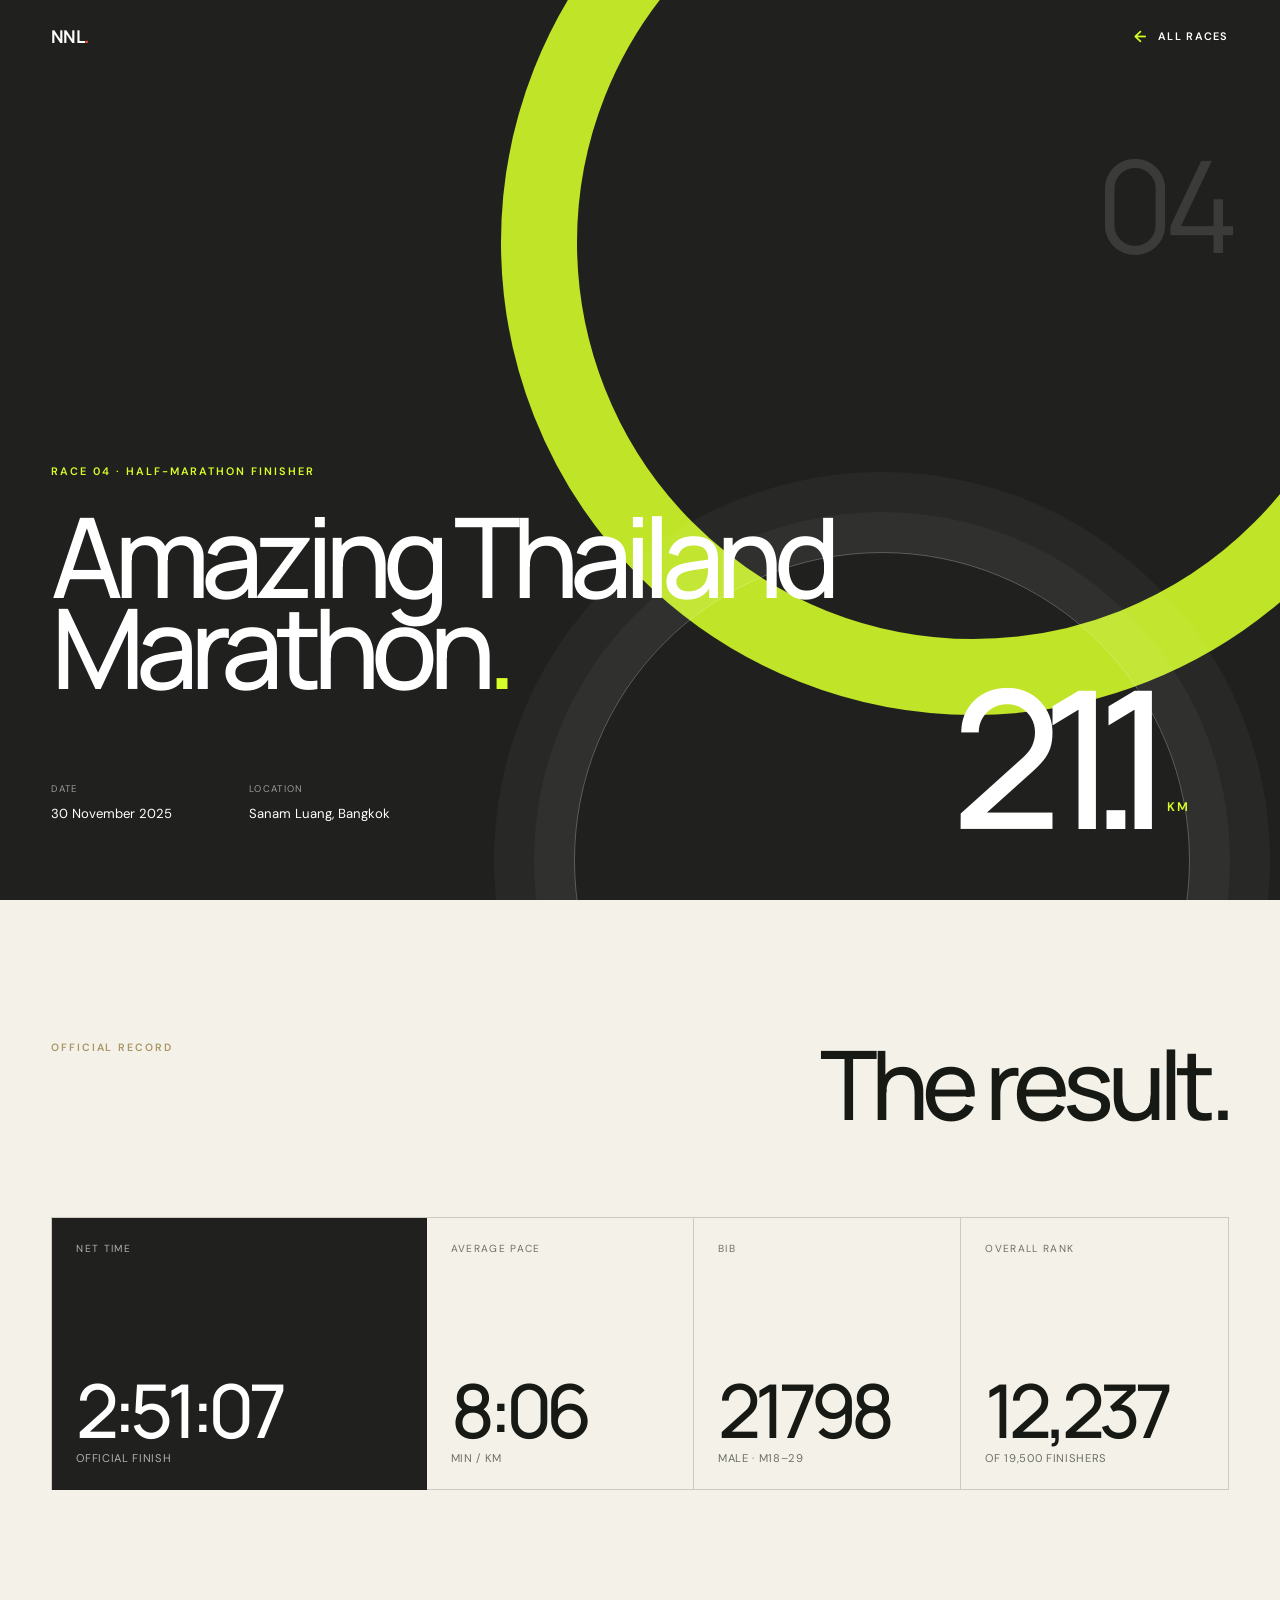
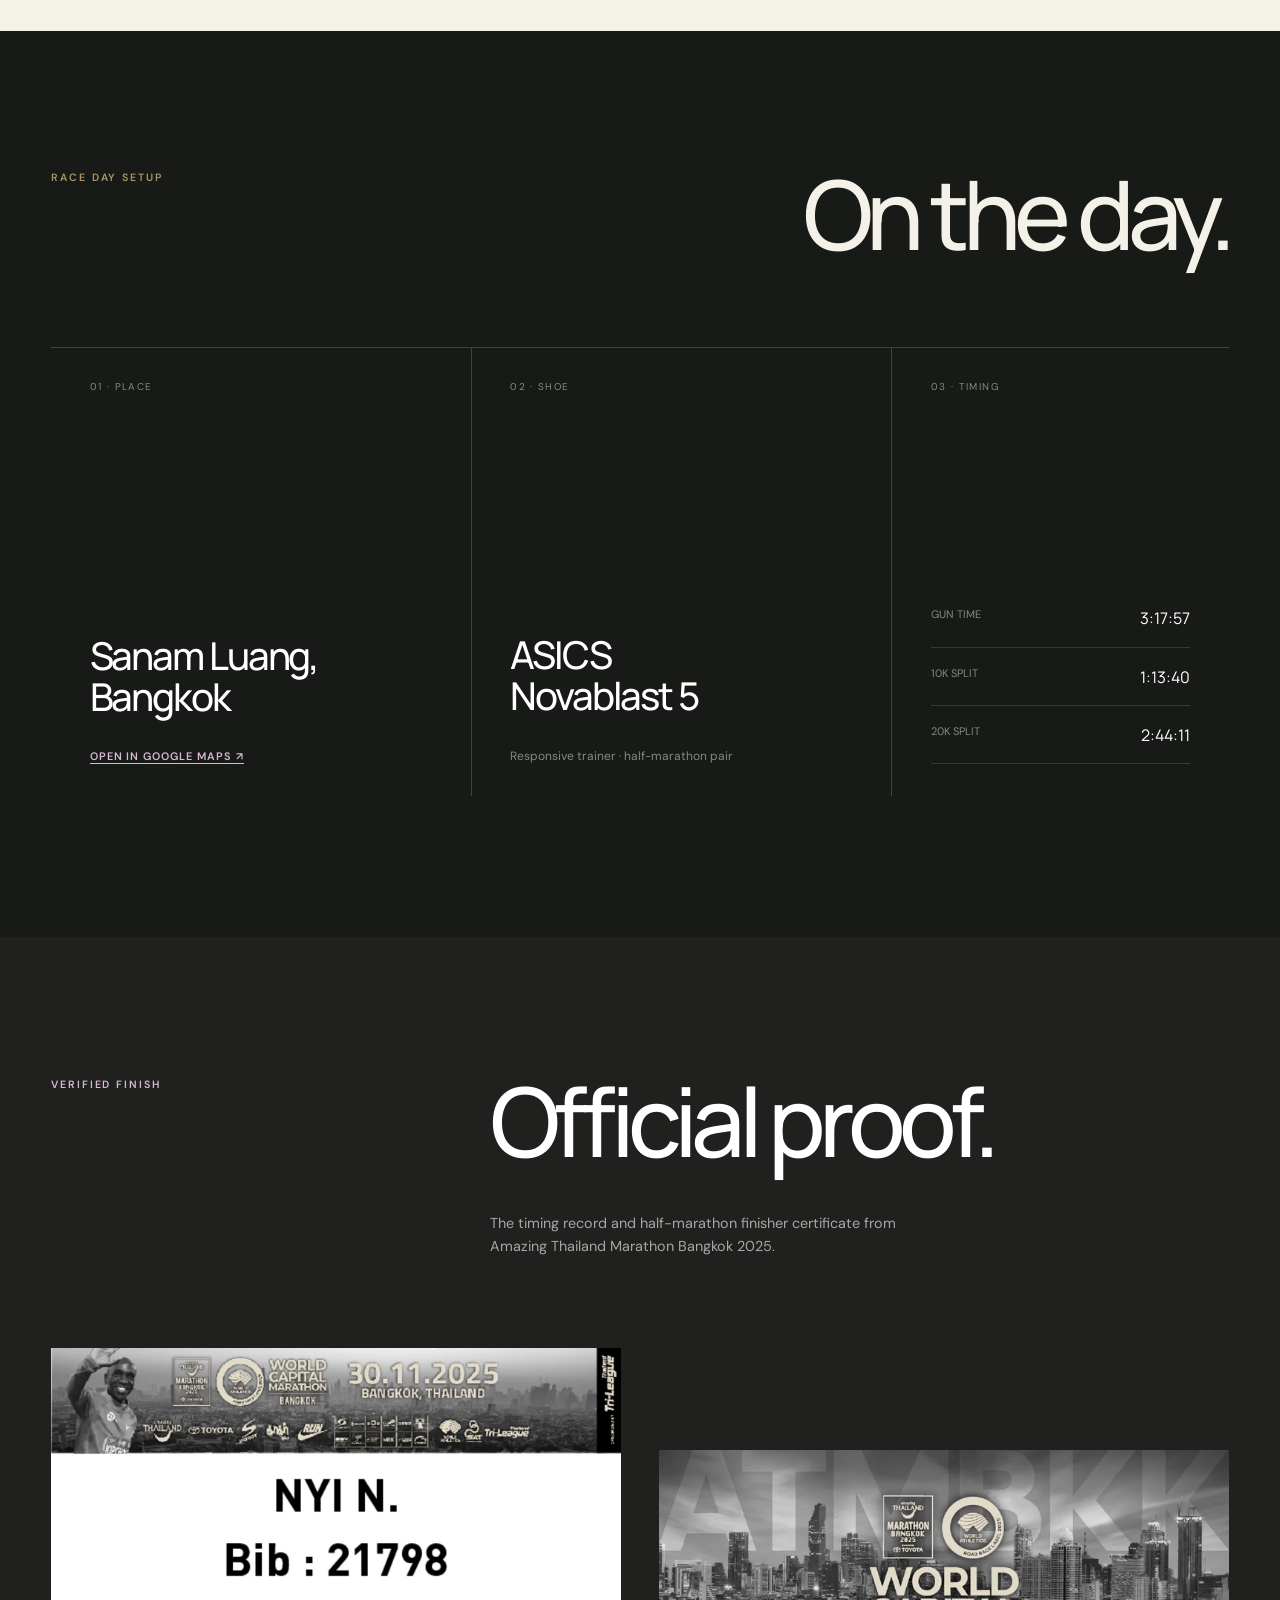
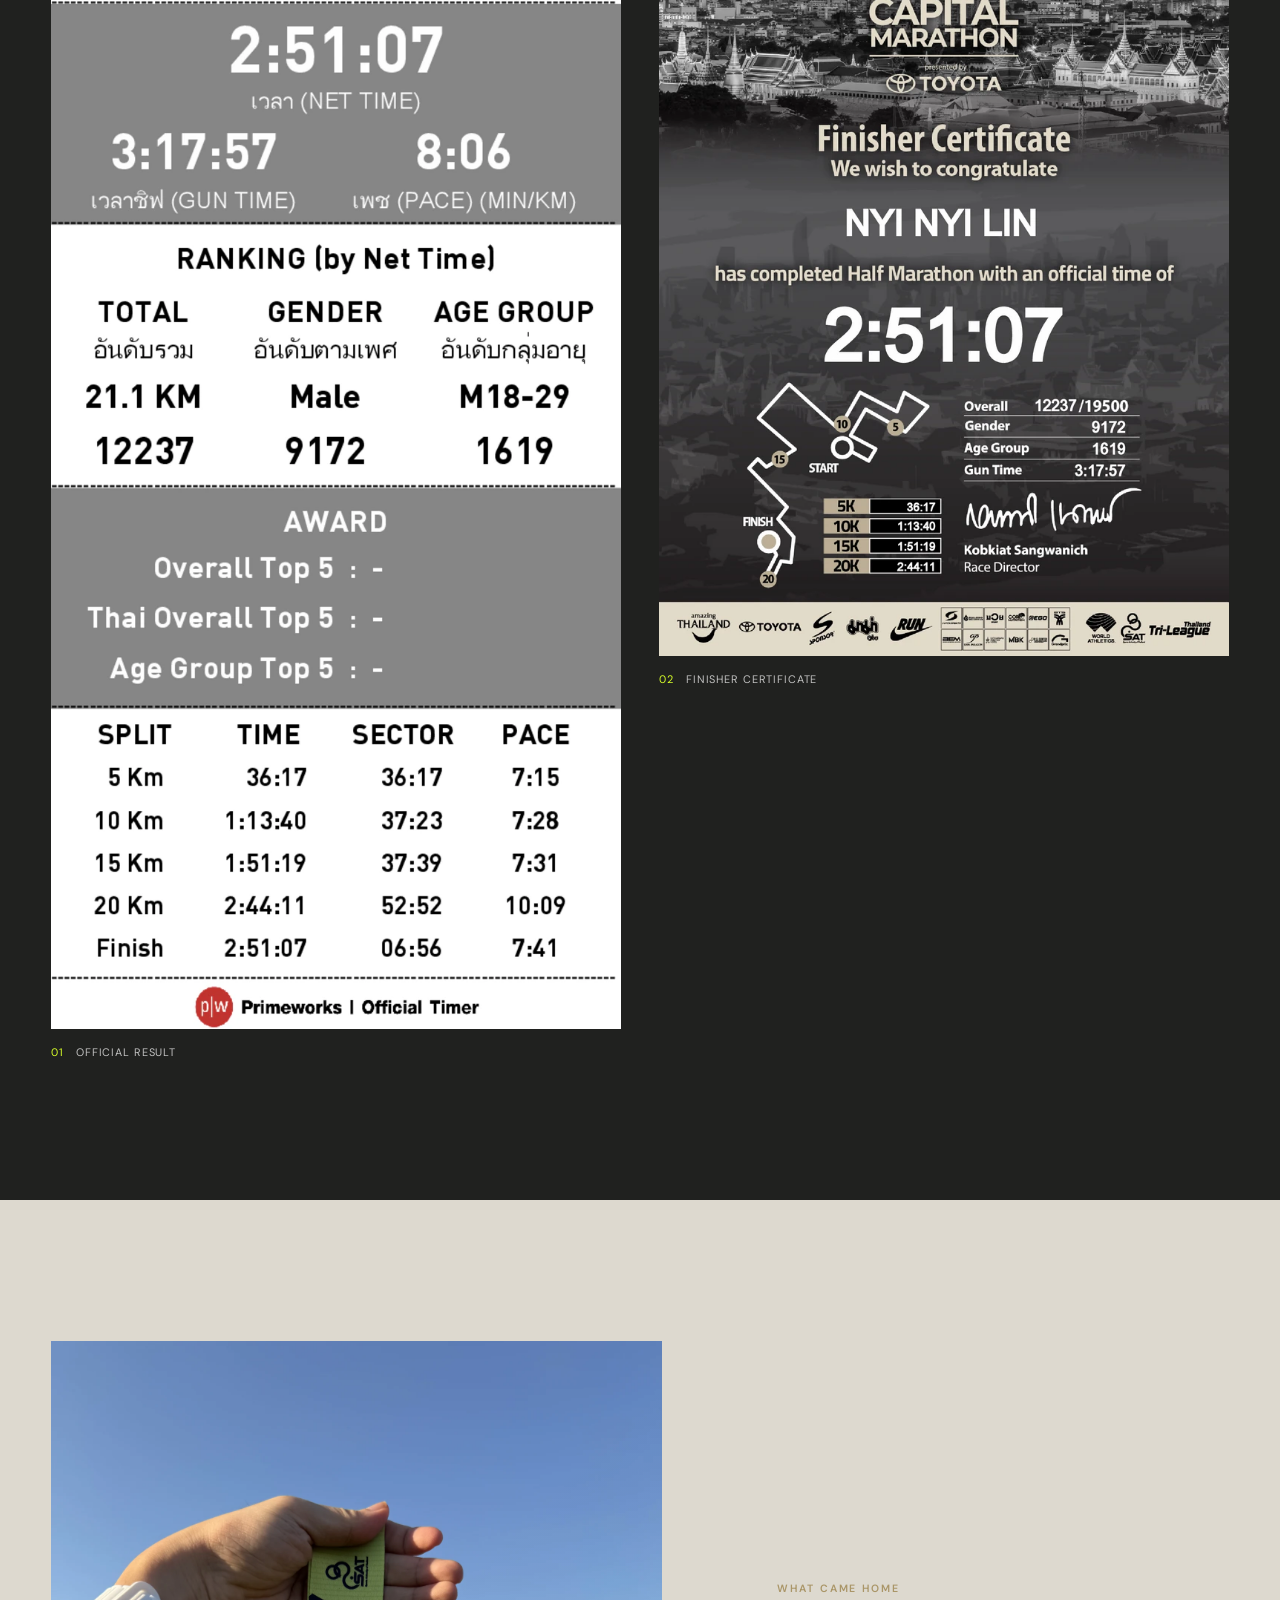
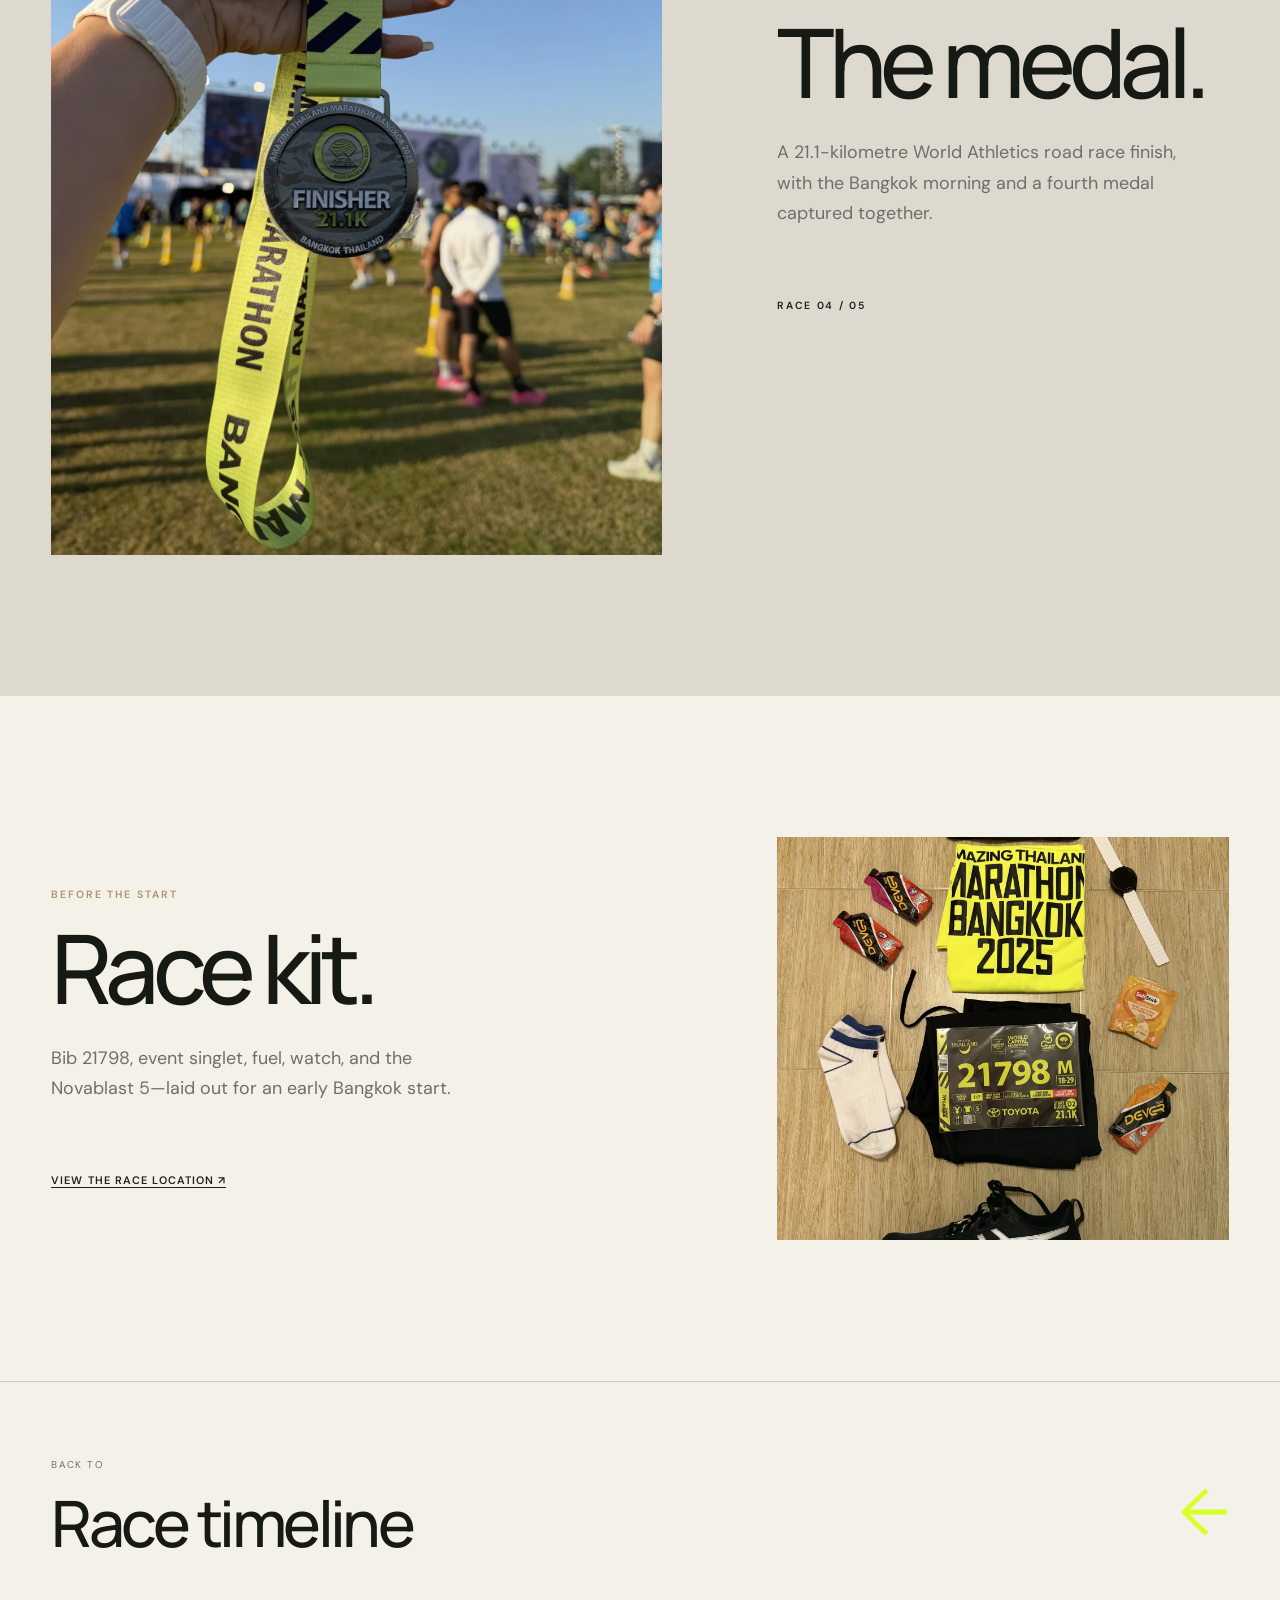
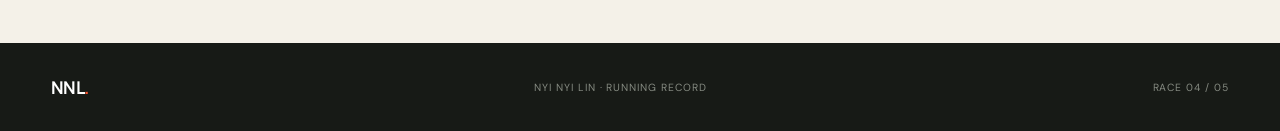
==== races/amazing-thailand-marathon/index.html @ 82e24ee9 "Add atm and run for nurses detail page" ====
<!doctype html>
<html lang="en">
<head>
  <meta charset="utf-8">
  <meta name="viewport" content="width=device-width, initial-scale=1">
  <meta name="description" content="Amazing Thailand Marathon Bangkok 2025 — Nyi Nyi Lin's official half-marathon result, certificate, medal, and race kit.">
  <meta name="theme-color" content="#20211f">
  <title>Amazing Thailand Marathon 2025 — Nyi Nyi Lin</title>
  <link rel="stylesheet" href="../../assets/css/styles.css">
  <link rel="stylesheet" href="../../assets/css/race-detail.css">
</head>
<body class="race-page race-page--atm">
  <a class="skip-link" href="#race-record">Skip to race record</a>

  <header class="race-nav">
    <a class="wordmark" href="../../index.html" aria-label="Nyi Nyi Lin, home">NNL<span class="wordmark-dot">.</span></a>
    <a class="back-link" href="../../index.html#timeline"><span aria-hidden="true">←</span> All races</a>
  </header>

  <main>
    <section class="race-hero" aria-labelledby="race-title">
      <div class="race-hero-copy">
        <p class="race-eyebrow">Race 04 · Half-marathon finisher</p>
        <h1 class="race-title--long" id="race-title">Amazing Thailand<br>Marathon<span>.</span></h1>
        <div class="race-meta">
          <p><span>Date</span><time datetime="2025-11-30">30 November 2025</time></p>
          <p><span>Location</span>Sanam Luang, Bangkok</p>
        </div>
      </div>
      <p class="hero-distance hero-distance--decimal" aria-label="21.1 kilometres"><strong>21.1</strong><span>KM</span></p>
      <p class="hero-mark" aria-hidden="true">04</p>
    </section>

    <section class="record-section detail-section" id="race-record" aria-labelledby="record-title">
      <div class="detail-heading">
        <p class="detail-kicker">Official record</p>
        <h2 id="record-title">The result.</h2>
      </div>
      <div class="result-grid" aria-label="Race result summary">
        <article class="result-stat result-stat--primary">
          <span>Net time</span>
          <strong>2:51:07</strong>
          <small>Official finish</small>
        </article>
        <article class="result-stat">
          <span>Average pace</span>
          <strong>8:06</strong>
          <small>min / km</small>
        </article>
        <article class="result-stat">
          <span>Bib</span>
          <strong>21798</strong>
          <small>Male · M18–29</small>
        </article>
        <article class="result-stat">
          <span>Overall rank</span>
          <strong>12,237</strong>
          <small>of 19,500 finishers</small>
        </article>
      </div>
    </section>

    <section class="race-facts detail-section" aria-labelledby="facts-title">
      <div class="detail-heading">
        <p class="detail-kicker">Race day setup</p>
        <h2 id="facts-title">On the day.</h2>
      </div>
      <div class="facts-list">
        <article class="fact-card">
          <span>01 · Place</span>
          <h3>Sanam Luang,<br>Bangkok</h3>
          <a href="https://maps.app.goo.gl/EaNTxVMFqfiqig6b9" target="_blank" rel="noopener noreferrer">Open in Google Maps <span aria-hidden="true">↗</span></a>
        </article>
        <article class="fact-card">
          <span>02 · Shoe</span>
          <h3>ASICS<br>Novablast 5</h3>
          <p>Responsive trainer · half-marathon pair</p>
        </article>
        <article class="fact-card fact-card--compact">
          <span>03 · Timing</span>
          <dl>
            <div><dt>Gun time</dt><dd>3:17:57</dd></div>
            <div><dt>10K split</dt><dd>1:13:40</dd></div>
            <div><dt>20K split</dt><dd>2:44:11</dd></div>
          </dl>
        </article>
      </div>
    </section>

    <section class="proof-section detail-section" aria-labelledby="proof-title">
      <div class="detail-heading detail-heading--light">
        <p class="detail-kicker">Verified finish</p>
        <h2 id="proof-title">Official proof.</h2>
        <p>The timing record and half-marathon finisher certificate from Amazing Thailand Marathon Bangkok 2025.</p>
      </div>
      <div class="proof-grid">
        <figure>
          <img src="../../assets/images/events/amazing-thailand-marathon/official-result.webp" alt="Official Amazing Thailand Marathon result for Nyi Nyi Lin showing bib 21798, net time 2 hours 51 minutes 7 seconds, and pace 8 minutes 6 seconds per kilometre" loading="lazy" decoding="async">
          <figcaption><span>01</span> Official result</figcaption>
        </figure>
        <figure>
          <img src="../../assets/images/events/amazing-thailand-marathon/certificate.webp" alt="Amazing Thailand Marathon Bangkok 2025 half-marathon finisher certificate for Nyi Nyi Lin" loading="lazy" decoding="async">
          <figcaption><span>02</span> Finisher certificate</figcaption>
        </figure>
      </div>
    </section>

    <section class="medal-story detail-section" aria-labelledby="medal-story-title">
      <div class="medal-story-image medal-story-image--portrait">
        <img src="../../assets/images/events/amazing-thailand-marathon/medal.webp" alt="Amazing Thailand Marathon Bangkok 2025 half-marathon finisher medal" loading="lazy" decoding="async">
      </div>
      <div class="medal-story-copy">
        <p class="detail-kicker">What came home</p>
        <h2 id="medal-story-title">The medal.</h2>
        <p>A 21.1-kilometre World Athletics road race finish, with the Bangkok morning and a fourth medal captured together.</p>
        <span>Race 04 / 05</span>
      </div>
    </section>

    <section class="medal-story kit-story detail-section" aria-labelledby="kit-title">
      <div class="medal-story-copy">
        <p class="detail-kicker">Before the start</p>
        <h2 id="kit-title">Race kit.</h2>
        <p>Bib 21798, event singlet, fuel, watch, and the Novablast 5—laid out for an early Bangkok start.</p>
        <a href="https://maps.app.goo.gl/EaNTxVMFqfiqig6b9" target="_blank" rel="noopener noreferrer">View the race location <span aria-hidden="true">↗</span></a>
      </div>
      <div class="medal-story-image kit-story-image kit-story-image--portrait">
        <img src="../../assets/images/events/amazing-thailand-marathon/race-kit.webp" alt="Amazing Thailand Marathon race kit with bib 21798, event singlet, running belt, watch, fuel, socks, and ASICS Novablast 5 shoe" loading="lazy" decoding="async">
      </div>
    </section>

    <nav class="race-end-nav" aria-label="Race navigation">
      <a href="../../index.html#timeline"><span>Back to</span><strong>Race timeline</strong><b aria-hidden="true">←</b></a>
    </nav>
  </main>

  <footer class="detail-footer">
    <a class="wordmark" href="../../index.html">NNL<span class="wordmark-dot">.</span></a>
    <p>Nyi Nyi Lin · Running record</p>
    <p>Race 04 / 05</p>
  </footer>
</body>
</html>
---- assets/css/styles.css ----
@import url('https://fonts.googleapis.com/css2?family=DM+Sans:wght@400;500;600&family=Manrope:wght@400;500;600;700&display=swap');

:root { --ink:#161914; --paper:#f2f0e9; --accent:#ff542e; --line:rgba(22,25,20,.18); --muted:#6d7069; --page-pad:clamp(1.25rem,4vw,4.5rem); }
* { box-sizing:border-box; }
html { scroll-behavior:smooth; }
body { margin:0; color:var(--ink); background:var(--paper); font-family:"DM Sans",Arial,sans-serif; -webkit-font-smoothing:antialiased; }
a { color:inherit; }
button { font:inherit; }
.skip-link { position:fixed; z-index:100; top:1rem; left:1rem; padding:.75rem 1rem; color:#fff; background:var(--ink); transform:translateY(-200%); }
.skip-link:focus { transform:translateY(0); }
.hero { position:relative; min-height:100svh; overflow:hidden; color:#fff; background:#20221e; }
.hero-gallery { position:absolute; inset:0; display:grid; grid-template-columns:repeat(5,1fr); }
.hero-panel { position:relative; min-width:0; background-color:#4a5045; background-image:var(--photo,none),var(--fallback); background-position:center; background-size:cover; border-right:1px solid rgba(255,255,255,.14); filter:saturate(.72); transform:scale(1.035); animation:settle 1.6s cubic-bezier(.2,.7,.2,1) forwards; }
.hero-panel::after { content:""; position:absolute; inset:0; background:linear-gradient(180deg,rgba(10,12,9,.04),rgba(10,12,9,.3)); }
.hero-panel--background { grid-column:1/-1; --photo:url("../images/hero/hero-background.webp"); --fallback:linear-gradient(155deg,#384d50 0%,#838d7d 55%,#302f2a 100%); background-position:72% center; filter:saturate(.82); }
.hero-shade { position:absolute; inset:0; background:linear-gradient(90deg,rgba(10,12,9,.46),rgba(10,12,9,.12) 50%,rgba(10,12,9,.34)),linear-gradient(180deg,rgba(10,12,9,.28),transparent 30%,rgba(10,12,9,.48)); }
.hero--photo .hero-shade { background:linear-gradient(90deg,rgba(10,12,9,.38),rgba(10,12,9,.48) 50%,rgba(10,12,9,.3)),linear-gradient(180deg,rgba(10,12,9,.2),transparent 32%,rgba(10,12,9,.5)); }
.site-nav { position:absolute; z-index:2; inset:0 0 auto; display:flex; align-items:center; justify-content:space-between; padding:1.5rem var(--page-pad); }
.wordmark { font-family:"Manrope",sans-serif; font-size:1.1rem; font-weight:700; letter-spacing:-.04em; text-decoration:none; }
.wordmark-dot,.accent-dot { color:var(--accent); }
.nav-links { display:flex; gap:clamp(1.25rem,3vw,3rem); }
.nav-links a { font-size:.72rem; font-weight:600; letter-spacing:.12em; text-decoration:none; text-transform:uppercase; }
.hero-copy { position:absolute; z-index:2; top:50%; left:50%; width:min(88vw,62rem); text-align:center; transform:translate(-50%,-50%); }
.eyebrow,.section-kicker { margin:0 0 1.5rem; font-size:.68rem; font-weight:600; letter-spacing:.2em; text-transform:uppercase; }
.hero h1 { margin:0; font-family:"Manrope",sans-serif; font-size:clamp(5rem,13vw,12rem); font-weight:500; letter-spacing:-.075em; line-height:.72; }
.hero-intro { margin:clamp(2rem,4vw,3.5rem) 0 0; font-size:clamp(.84rem,1.2vw,1rem); line-height:1.55; }
.scroll-cue { position:absolute; z-index:2; bottom:2rem; left:var(--page-pad); display:flex; align-items:center; gap:1rem; font-size:.68rem; font-weight:600; letter-spacing:.13em; text-decoration:none; text-transform:uppercase; }
.scroll-line { width:clamp(3rem,7vw,7rem); height:1px; overflow:hidden; background:rgba(255,255,255,.45); }
.scroll-line::after { content:""; display:block; width:50%; height:100%; background:#fff; animation:scroll-line 2s ease-in-out infinite; }
.hero-count { position:absolute; z-index:2; right:var(--page-pad); bottom:1.6rem; margin:0; font-size:.68rem; letter-spacing:.12em; text-transform:uppercase; }
.hero-count span { margin-right:.5rem; font-family:"Manrope",sans-serif; font-size:1.8rem; font-weight:500; }
.section { padding:clamp(5.5rem,12vw,10rem) var(--page-pad); }
.summary { display:grid; grid-template-columns:minmax(16rem,.8fr) 1.4fr; gap:clamp(4rem,9vw,10rem); }
.section-kicker { color:var(--accent); }
.section-heading h2,.timeline-heading h2 { margin:0; font-family:"Manrope",sans-serif; font-size:clamp(3.2rem,6.2vw,6.4rem); font-weight:500; letter-spacing:-.065em; line-height:.94; }
.record-updated { display:flex; align-items:center; gap:.75rem; margin:2.25rem 0 0; color:var(--muted); font-size:.65rem; letter-spacing:.1em; text-transform:uppercase; }
.record-updated span { color:var(--accent); }
.record-updated time { padding-left:.75rem; border-left:1px solid var(--line); }
.stats { display:grid; grid-template-columns:repeat(2,1fr); align-self:start; border-top:1px solid var(--line); }
.stat { position:relative; min-height:18rem; padding:2rem 1.5rem 1.5rem 0; border-bottom:1px solid var(--line); }
.stat:nth-child(even) { padding-left:clamp(1.5rem,4vw,4rem); border-left:1px solid var(--line); }
.stat-value { margin:0; font-family:"Manrope",sans-serif; font-size:clamp(4rem,7.5vw,8rem); font-weight:500; letter-spacing:-.08em; line-height:.9; }
.stat-value small { margin-left:.45rem; color:var(--accent); font-family:"DM Sans",sans-serif; font-size:clamp(.7rem,1vw,.9rem); font-weight:600; letter-spacing:.12em; text-transform:uppercase; }
.stat-label { margin:1.25rem 0 0; color:var(--muted); font-size:.82rem; }
.stat-index { position:absolute; right:1rem; bottom:1rem; color:var(--muted); font-size:.65rem; }
.summary-note { grid-column:2; max-width:36rem; margin:-2rem 0 0; color:var(--muted); font-size:clamp(1rem,1.6vw,1.3rem); line-height:1.65; }
.medal-section { position:relative; display:grid; grid-template-columns:minmax(16rem,.8fr) 1.2fr; gap:clamp(3rem,9vw,10rem); align-items:center; overflow:hidden; background:#e5e2d8; }
.medal-copy { position:relative; z-index:1; }
.medal-copy h2 { margin:0; font-family:"Manrope",sans-serif; font-size:clamp(4rem,8vw,8rem); font-weight:500; letter-spacing:-.07em; line-height:.86; }
.medal-intro { max-width:26rem; margin:2rem 0 0; color:var(--muted); font-size:clamp(.9rem,1.25vw,1.05rem); line-height:1.7; }
.medal-total { display:flex; align-items:center; gap:1rem; margin:clamp(3rem,7vw,6rem) 0 0; }
.medal-total strong { font-family:"Manrope",sans-serif; font-size:clamp(3.5rem,6vw,6rem); font-weight:500; letter-spacing:-.07em; line-height:.8; }
.medal-total span { padding-left:1rem; color:var(--muted); font-size:.65rem; letter-spacing:.1em; line-height:1.45; text-transform:uppercase; border-left:1px solid var(--line); }
.medal-visual { position:relative; display:grid; place-items:center; min-height:clamp(36rem,70vw,54rem); }
.medal-visual img { position:relative; z-index:1; display:block; width:min(72%,25rem); max-height:49rem; object-fit:contain; filter:drop-shadow(0 2rem 2rem rgba(22,25,20,.2)); }
.medal-ring { position:absolute; width:min(72%,34rem); aspect-ratio:1; border:1px solid rgba(255,84,46,.5); border-radius:50%; }
.medal-ring::before,.medal-ring::after { content:""; position:absolute; inset:12%; border:1px solid rgba(22,25,20,.12); border-radius:50%; }
.medal-ring::after { inset:28%; background:var(--accent); border:0; opacity:.12; }
.timeline-section { display:grid; grid-template-columns:minmax(15rem,.62fr) 1.38fr; gap:clamp(3rem,8vw,9rem); color:var(--paper); background:var(--ink); }
.timeline-heading { align-self:start; position:sticky; top:3rem; }
.timeline-heading p:last-child { max-width:20rem; margin:2rem 0 0; color:#9fa198; font-size:.9rem; line-height:1.6; }
.timeline { border-top:1px solid rgba(242,240,233,.22); }
.race-card { border-bottom:1px solid rgba(242,240,233,.22); }
.race-toggle { display:grid; grid-template-columns:7rem 1fr auto 2rem; gap:clamp(1rem,2.5vw,2.5rem); align-items:center; width:100%; padding:1.8rem 0; color:inherit; text-align:left; background:none; border:0; cursor:pointer; }
.race-toggle:hover .race-title,.race-toggle:focus-visible .race-title { color:var(--accent); }
.race-toggle:focus-visible { outline:2px solid var(--accent); outline-offset:5px; }
.race-date { color:#9fa198; font-size:.7rem; line-height:1.35; text-transform:uppercase; }
.race-date strong { display:block; color:var(--paper); font-family:"Manrope",sans-serif; font-size:1.8rem; font-weight:500; }
.race-title { display:flex; align-items:baseline; gap:1rem; font-family:"Manrope",sans-serif; font-size:clamp(1.05rem,2.1vw,1.8rem); font-weight:500; transition:color 180ms ease; }
.race-number { color:#777a72; font-family:"DM Sans",sans-serif; font-size:.62rem; }
.race-distance { font-family:"Manrope",sans-serif; font-size:clamp(1.4rem,2.7vw,2.6rem); letter-spacing:-.05em; }
.race-distance small { margin-left:.25rem; color:#9fa198; font-family:"DM Sans",sans-serif; font-size:.62rem; letter-spacing:.1em; text-transform:uppercase; }
.race-action { color:var(--accent); font-size:1.8rem; font-weight:300; transition:transform 220ms ease; }
.race-toggle[aria-expanded="true"] .race-action { transform:rotate(45deg); }
.race-details { display:grid; grid-template-columns:repeat(2,minmax(8rem,1fr)); gap:1rem; padding:0 0 2rem 9.5rem; }
.race-details--with-link { grid-template-columns:repeat(2,minmax(8rem,1fr)) minmax(10rem,.85fr); }
.race-details[hidden] { display:none; }
.result { padding:1.25rem; background:rgba(242,240,233,.07); }
.result span,.result strong { display:block; }
.result span { margin-bottom:.55rem; color:#9fa198; font-size:.65rem; letter-spacing:.1em; text-transform:uppercase; }
.result strong { font-family:"Manrope",sans-serif; font-size:1.2rem; font-weight:500; }
.race-detail-link { display:flex; align-items:center; justify-content:space-between; gap:1rem; padding:1.25rem; color:var(--paper); background:var(--accent); text-decoration:none; }
.race-detail-link span { font-size:.65rem; font-weight:600; letter-spacing:.1em; text-transform:uppercase; }
.race-detail-link strong { font-size:1.8rem; font-weight:300; line-height:1; transition:transform 180ms ease; }
.race-detail-link:hover strong,.race-detail-link:focus-visible strong { transform:translateX(.25rem); }
.race-detail-link:focus-visible { outline:2px solid var(--paper); outline-offset:3px; }
.goals-section { display:grid; grid-template-columns:minmax(15rem,.62fr) 1.38fr; gap:clamp(3rem,8vw,9rem); background:var(--paper); }
.goals-intro h2 { margin:0; font-family:"Manrope",sans-serif; font-size:clamp(3.2rem,6.2vw,6.4rem); font-weight:500; letter-spacing:-.065em; line-height:.94; }
.goals-intro>p:last-child { max-width:20rem; margin:2rem 0 0; color:var(--muted); font-size:.9rem; line-height:1.6; }
.goal-list { display:grid; grid-template-columns:repeat(2,minmax(0,1fr)); gap:1rem; }
.goal-card { display:flex; flex-direction:column; min-height:35rem; padding:clamp(1.35rem,2.5vw,2.25rem); background:#e5e2d8; border:1px solid var(--line); }
.goal-card--marathon { color:var(--paper); background:var(--accent); border-color:var(--accent); }
.goal-topline { display:flex; align-items:center; justify-content:space-between; font-size:.64rem; font-weight:600; letter-spacing:.13em; text-transform:uppercase; }
.goal-status { display:flex; align-items:center; gap:.55rem; }
.goal-status>span { width:.45rem; height:.45rem; background:var(--accent); border-radius:50%; }
.goal-card--marathon .goal-status>span { background:var(--paper); }
.goal-index { color:var(--muted); }
.goal-card--marathon .goal-index { color:rgba(242,240,233,.68); }
.goal-date { display:flex; align-items:center; gap:1rem; margin-top:clamp(3.5rem,7vw,7rem); }
.goal-date strong { font-family:"Manrope",sans-serif; font-size:clamp(4.5rem,7vw,7.4rem); font-weight:500; letter-spacing:-.08em; line-height:.8; }
.goal-date span { padding-left:1rem; color:var(--muted); font-size:.68rem; line-height:1.4; text-transform:uppercase; border-left:1px solid currentColor; }
.goal-card--marathon .goal-date span { color:rgba(242,240,233,.72); }
.goal-info { display:flex; align-items:flex-end; justify-content:space-between; gap:1.5rem; margin-top:auto; padding-top:4rem; border-top:1px solid var(--line); }
.goal-card--marathon .goal-info { border-color:rgba(242,240,233,.35); }
.goal-info h3 { margin:0; font-family:"Manrope",sans-serif; font-size:clamp(1.25rem,2vw,1.85rem); font-weight:500; letter-spacing:-.04em; line-height:1.12; }
.goal-distance { flex:none; margin:0; font-family:"Manrope",sans-serif; font-size:clamp(2rem,3vw,3.2rem); letter-spacing:-.07em; line-height:1; }
.goal-distance small { font-family:"DM Sans",sans-serif; font-size:.62rem; font-weight:600; letter-spacing:.1em; text-transform:uppercase; }
.goal-note { margin:.75rem 0 0; font-size:.74rem; }
.moments-section { background:#ddd9cf; }
.moments-heading { display:flex; align-items:flex-end; justify-content:space-between; gap:3rem; margin-bottom:clamp(3rem,7vw,6rem); }
.moments-heading h2 { margin:0; font-family:"Manrope",sans-serif; font-size:clamp(3.2rem,7.5vw,7.5rem); font-weight:500; letter-spacing:-.07em; line-height:.9; }
.moments-heading>p { max-width:20rem; margin:0 0 .5rem; color:var(--muted); font-size:.9rem; line-height:1.6; }
.moments-grid { display:grid; grid-template-columns:repeat(12,minmax(0,1fr)); gap:clamp(1.25rem,2.5vw,2.5rem) 1rem; }
.moment { grid-column:span 4; margin:0; }
.moment--wide { grid-column:span 7; }
.moment--feature { grid-column:span 5; }
.moment-photo { overflow:hidden; background:var(--ink); }
.moment--wide .moment-photo { aspect-ratio:16/10; }
.moment--feature .moment-photo { aspect-ratio:8/7; }
.moment--portrait .moment-photo { aspect-ratio:3/4; }
.moment img { display:block; width:100%; height:100%; object-fit:cover; filter:saturate(.88); transition:transform 700ms cubic-bezier(.2,.7,.2,1),filter 300ms ease; }
.moment:hover img { transform:scale(1.025); filter:saturate(1); }
.moment--wide img { object-position:58% 55%; }
.moment--feature img { object-position:82% 50%; }
.moment:nth-child(3) img { object-position:51% 50%; }
.moment:nth-child(4) img { object-position:45% 42%; }
.moment:nth-child(5) img { object-position:55% 50%; }
.moment figcaption { display:flex; justify-content:space-between; gap:1rem; padding-top:1rem; font-size:.73rem; }
.moment figcaption span { font-weight:600; }
.moment figcaption b { margin-right:.65rem; color:var(--accent); font-size:.6rem; font-weight:600; }
.moment figcaption time { flex:none; color:var(--muted); font-size:.65rem; text-transform:uppercase; }
.motion-section { display:grid; grid-template-columns:minmax(15rem,.62fr) 1.38fr; gap:clamp(3rem,8vw,9rem); color:var(--paper); background:var(--ink); }
.motion-heading { align-self:start; position:sticky; top:3rem; }
.motion-heading h2 { margin:0; font-family:"Manrope",sans-serif; font-size:clamp(3.2rem,6.2vw,6.4rem); font-weight:500; letter-spacing:-.065em; line-height:.94; }
.motion-heading>p:last-child { max-width:20rem; margin:2rem 0 0; color:#9fa198; font-size:.9rem; line-height:1.6; }
.motion-grid { display:grid; grid-template-columns:repeat(2,minmax(0,1fr)); gap:clamp(1rem,2vw,1.75rem); align-items:start; }
.motion-card { min-width:0; }
.motion-card:nth-child(2) { margin-top:clamp(3rem,7vw,7rem); }
.video-frame { position:relative; overflow:hidden; aspect-ratio:9/16; background:#080a08; }
.video-frame video { display:block; width:100%; height:100%; object-fit:cover; }
.motion-caption { display:flex; justify-content:space-between; gap:1rem; padding-top:1rem; border-top:1px solid rgba(242,240,233,.2); }
.motion-caption div { display:flex; align-items:baseline; gap:.75rem; }
.motion-caption span { color:var(--accent); font-size:.6rem; }
.motion-caption h3 { margin:0; font-family:"Manrope",sans-serif; font-size:clamp(.9rem,1.3vw,1.1rem); font-weight:500; }
.motion-caption p { flex:none; margin:.15rem 0 0; color:#777a72; font-size:.62rem; letter-spacing:.06em; text-transform:uppercase; }
.site-footer { display:flex; align-items:center; justify-content:space-between; padding:2rem var(--page-pad); color:var(--paper); background:var(--ink); border-top:1px solid rgba(242,240,233,.14); }
.site-footer p { margin:0; color:#777a72; font-size:.68rem; letter-spacing:.08em; text-transform:uppercase; }
.reveal { opacity:0; transform:translateY(1.5rem); transition:opacity 650ms ease,transform 650ms cubic-bezier(.2,.7,.2,1); }
.reveal.is-visible { opacity:1; transform:translateY(0); }
@keyframes settle { to { transform:scale(1); } }
@keyframes scroll-line { 0% { transform:translateX(-110%); } 100% { transform:translateX(220%); } }

@media (max-width:760px) {
  .hero-gallery { grid-template-columns:repeat(5,minmax(0,1fr)); }
  .hero-panel--background { background-position:100% center; }
  .hero h1 { font-size:clamp(4.6rem,24vw,7.2rem); line-height:.78; }
  .hero-intro { font-size:.78rem; }
  .hero-count { display:none; }
  .summary,.medal-section,.timeline-section,.goals-section,.motion-section { grid-template-columns:1fr; }
  .summary { gap:3.75rem; }
  .stat { min-height:13rem; padding-top:1.5rem; }
  .summary-note { grid-column:1; margin-top:-1.5rem; }
  .medal-visual { min-height:36rem; margin-top:-2rem; }
  .medal-visual img { width:min(70vw,20rem); }
  .timeline-heading { position:static; }
  .race-toggle { grid-template-columns:4rem 1fr auto 1rem; gap:.75rem; padding:1.4rem 0; }
  .race-date strong { font-size:1.45rem; }
  .race-title { display:block; font-size:1.02rem; }
  .race-number { display:block; margin-bottom:.25rem; }
  .race-distance { font-size:1.45rem; }
  .race-details { padding-left:4.75rem; }
  .race-details--with-link { grid-template-columns:repeat(2,minmax(8rem,1fr)); }
  .race-details--with-link .race-detail-link { grid-column:1/-1; }
  .goal-card { min-height:30rem; }
  .moments-heading { align-items:flex-start; flex-direction:column; }
  .motion-heading { position:static; }
  .site-footer p:nth-of-type(1) { display:none; }
}

@media (max-width:420px) {
  .nav-links a:first-child { display:none; }
  .hero-copy { width:94vw; }
  .scroll-cue { bottom:1.5rem; }
  .stats { grid-template-columns:1fr; }
  .stat+.stat { padding-left:0; border-left:0; }
  .race-details { grid-template-columns:1fr; padding-left:0; }
  .race-details--with-link { grid-template-columns:1fr; }
  .race-toggle { grid-template-columns:3.6rem 1fr auto 1rem; }
  .goal-list { grid-template-columns:1fr; }
  .goal-card { min-height:28rem; }
  .goal-info { padding-top:2.5rem; }
  .moment,.moment--wide,.moment--feature { grid-column:1/-1; }
  .moment--wide .moment-photo,.moment--feature .moment-photo { aspect-ratio:4/3; }
  .moment--portrait .moment-photo { aspect-ratio:3/4; }
  .motion-grid { grid-template-columns:1fr; }
  .motion-card:nth-child(2) { margin-top:2rem; }
}

@media (prefers-reduced-motion:reduce) {
  html { scroll-behavior:auto; }
  *,*::before,*::after { animation-duration:.01ms !important; animation-iteration-count:1 !important; transition-duration:.01ms !important; }
}
---- assets/css/race-detail.css ----
:root {
  --race-green: #245a35;
  --race-green-light: #4f9c5c;
  --race-purple: #a477a2;
  --race-cream: #f4f1e8;
}

.race-page { background:var(--race-cream); }
.race-page--park {
  --race-green:#0b397f;
  --race-green-light:#129eca;
  --race-purple:#d7ff28;
}
.race-page--lazada {
  --race-green:#123f78;
  --race-green-light:#ed1e72;
  --race-purple:#ffd524;
}
.race-page--atm {
  --race-green:#20211f;
  --race-green-light:#aa9668;
  --race-purple:#d7ff28;
}
.race-page--nurses {
  --race-green:#006fca;
  --race-green-light:#ff6b24;
  --race-purple:#ffe51b;
}
.race-nav { position:absolute; z-index:3; top:0; left:0; display:flex; align-items:center; justify-content:space-between; width:100%; padding:1.5rem var(--page-pad); color:#fff; }
.back-link { display:flex; align-items:center; gap:.65rem; font-size:.68rem; font-weight:600; letter-spacing:.12em; text-decoration:none; text-transform:uppercase; }
.back-link span { color:#d8b8d5; font-size:1rem; transition:transform 180ms ease; }
.back-link:hover span,.back-link:focus-visible span { transform:translateX(-.25rem); }

.race-hero { position:relative; display:flex; align-items:flex-end; justify-content:space-between; gap:3rem; min-height:100svh; padding:clamp(8rem,14vw,12rem) var(--page-pad) clamp(3rem,6vw,5rem); overflow:hidden; color:#fff; background:var(--race-green); }
.race-hero::before { content:""; position:absolute; top:-18vw; right:-13vw; width:min(62vw,56rem); aspect-ratio:1; border:clamp(2.5rem,6vw,6rem) solid var(--race-purple); border-radius:50%; opacity:.88; }
.race-hero::after { content:""; position:absolute; right:7vw; bottom:-21vw; width:min(48vw,42rem); aspect-ratio:1; border:1px solid rgba(255,255,255,.27); border-radius:50%; box-shadow:0 0 0 2.5rem rgba(255,255,255,.035),0 0 0 5rem rgba(255,255,255,.035); }
.race-hero-copy,.hero-distance { position:relative; z-index:1; }
.race-eyebrow { margin:0 0 2rem; color:#d8b8d5; font-size:.68rem; font-weight:600; letter-spacing:.18em; text-transform:uppercase; }
.race-hero h1 { margin:0; font-family:"Manrope",sans-serif; font-size:clamp(5rem,13vw,12rem); font-weight:500; letter-spacing:-.08em; line-height:.75; }
.race-hero .race-title--long { font-size:clamp(4rem,8.7vw,8.7rem); line-height:.82; }
.race-hero h1 span { color:#d8b8d5; }
.race-meta { display:flex; gap:clamp(2rem,6vw,6rem); margin-top:clamp(3rem,7vw,6rem); }
.race-meta p { margin:0; font-size:.82rem; line-height:1.5; }
.race-meta span { display:block; margin-bottom:.45rem; color:rgba(255,255,255,.55); font-size:.6rem; letter-spacing:.14em; text-transform:uppercase; }
.hero-distance { display:flex; align-items:flex-end; gap:.8rem; margin:0 3vw 0 0; }
.hero-distance strong { font-family:"Manrope",sans-serif; font-size:clamp(8rem,19vw,18rem); font-weight:500; letter-spacing:-.11em; line-height:.7; }
.hero-distance span { margin-bottom:.5rem; color:#d8b8d5; font-size:.78rem; font-weight:600; letter-spacing:.17em; }
.race-page--park .hero-distance span,.race-page--park .race-eyebrow,.race-page--park .back-link span,.race-page--park .proof-grid figcaption span,
.race-page--lazada .hero-distance span,.race-page--lazada .race-eyebrow,.race-page--lazada .back-link span,.race-page--lazada .proof-grid figcaption span,
.race-page--atm .hero-distance span,.race-page--atm .race-eyebrow,.race-page--atm .back-link span,.race-page--atm .proof-grid figcaption span,
.race-page--nurses .hero-distance span,.race-page--nurses .race-eyebrow,.race-page--nurses .back-link span,.race-page--nurses .proof-grid figcaption span,
.race-page--park .race-hero h1 span,.race-page--lazada .race-hero h1 span,.race-page--atm .race-hero h1 span,.race-page--nurses .race-hero h1 span { color:var(--race-purple); }
.hero-distance--decimal strong { font-size:clamp(6.5rem,15vw,14rem); }
.hero-mark { position:absolute; top:13%; right:var(--page-pad); margin:0; color:rgba(255,255,255,.12); font-family:"Manrope",sans-serif; font-size:clamp(5rem,10vw,9rem); letter-spacing:-.08em; }

.detail-section { padding:clamp(5.5rem,11vw,10rem) var(--page-pad); }
.detail-heading { display:flex; align-items:flex-end; justify-content:space-between; gap:2rem; margin-bottom:clamp(3rem,7vw,6rem); }
.detail-heading h2,.medal-story-copy h2,.course-copy h2 { margin:0; font-family:"Manrope",sans-serif; font-size:clamp(3.5rem,7.5vw,7.5rem); font-weight:500; letter-spacing:-.07em; line-height:.9; }
.detail-kicker { align-self:flex-start; margin:0; color:var(--race-green-light); font-size:.66rem; font-weight:600; letter-spacing:.18em; text-transform:uppercase; }
.record-section { background:var(--race-cream); }
.result-grid { display:grid; grid-template-columns:1.4fr repeat(3,1fr); border-top:1px solid var(--line); border-left:1px solid var(--line); }
.result-stat { position:relative; display:flex; flex-direction:column; min-height:17rem; padding:1.5rem; border-right:1px solid var(--line); border-bottom:1px solid var(--line); }
.result-stat span { color:var(--muted); font-size:.64rem; letter-spacing:.13em; text-transform:uppercase; }
.result-stat strong { margin:auto 0 .55rem; font-family:"Manrope",sans-serif; font-size:clamp(3rem,5.8vw,6rem); font-weight:500; letter-spacing:-.08em; line-height:.86; }
.result-stat small { color:var(--muted); font-size:.7rem; letter-spacing:.06em; text-transform:uppercase; }
.result-stat--primary { color:#fff; background:var(--race-green); }
.result-stat--primary span,.result-stat--primary small { color:rgba(255,255,255,.64); }

.race-facts { color:#fff; background:#171a16; }
.race-facts .detail-heading h2 { color:var(--race-cream); }
.facts-list { display:grid; grid-template-columns:1fr 1fr .8fr; border-top:1px solid rgba(255,255,255,.18); }
.fact-card { display:flex; flex-direction:column; min-height:28rem; padding:2rem clamp(1.25rem,3vw,3rem); border-right:1px solid rgba(255,255,255,.18); }
.fact-card:last-child { border-right:0; }
.fact-card>span { color:#858a81; font-size:.62rem; letter-spacing:.14em; text-transform:uppercase; }
.fact-card h3 { margin:auto 0 2rem; font-family:"Manrope",sans-serif; font-size:clamp(1.65rem,3vw,3.2rem); font-weight:500; letter-spacing:-.055em; line-height:1.06; }
.fact-card a { width:max-content; color:#d8b8d5; font-size:.68rem; font-weight:600; letter-spacing:.09em; text-decoration:none; text-transform:uppercase; border-bottom:1px solid currentColor; }
.fact-card p { margin:0; color:#858a81; font-size:.75rem; }
.fact-card dl { margin:auto 0 0; }
.fact-card dl div { display:flex; justify-content:space-between; gap:1rem; padding:1.1rem 0; border-bottom:1px solid rgba(255,255,255,.14); }
.fact-card dt { color:#858a81; font-size:.68rem; text-transform:uppercase; }
.fact-card dd { margin:0; font-family:"Manrope",sans-serif; font-size:1rem; }

.proof-section { color:var(--race-cream); background:var(--race-green); }
.detail-heading--light { display:grid; grid-template-columns:.55fr 1fr; }
.detail-heading--light .detail-kicker { color:#d8b8d5; }
.detail-heading--light h2 { color:#fff; }
.detail-heading--light>p:last-child { grid-column:2; max-width:28rem; margin:1rem 0 0; color:rgba(255,255,255,.6); font-size:.9rem; line-height:1.6; }
.proof-grid { display:grid; grid-template-columns:repeat(2,minmax(0,1fr)); gap:clamp(1rem,3vw,3rem); align-items:start; }
.proof-grid figure { margin:0; }
.proof-grid figure:nth-child(2) { margin-top:clamp(3rem,8vw,8rem); }
.proof-grid--single { grid-template-columns:minmax(0,44rem); justify-content:center; }
.proof-grid img { display:block; width:100%; height:auto; background:#fff; }
.proof-grid figcaption,.course-map figcaption { display:flex; gap:.75rem; padding-top:1rem; color:rgba(255,255,255,.72); font-size:.68rem; letter-spacing:.08em; text-transform:uppercase; }
.proof-grid figcaption span { color:#d8b8d5; }

.medal-story { display:grid; grid-template-columns:1.15fr .85fr; gap:clamp(3rem,9vw,10rem); align-items:center; background:#ddd9cf; }
.medal-story-image { position:relative; overflow:hidden; aspect-ratio:1.15; background:#c7c8bd; }
.medal-story-image::after { content:""; position:absolute; inset:0; background:linear-gradient(135deg,transparent 45%,rgba(36,90,53,.16)); }
.medal-story-image img { display:block; width:100%; height:100%; object-fit:cover; }
.medal-story-image--portrait,.kit-story-image--portrait { aspect-ratio:3/4; }
.medal-story-copy p:not(.detail-kicker) { max-width:27rem; margin:2rem 0 4rem; color:var(--muted); font-size:clamp(.95rem,1.4vw,1.15rem); line-height:1.7; }
.medal-story-copy>span { color:var(--race-green); font-size:.65rem; font-weight:600; letter-spacing:.16em; text-transform:uppercase; }
.medal-story-copy .detail-kicker { margin-bottom:1.5rem; }
.kit-story { background:var(--race-cream); }
.kit-story .medal-story-copy { order:0; }
.kit-story .medal-story-image { order:1; }
.kit-story .medal-story-copy a { color:var(--race-green); font-size:.68rem; font-weight:600; letter-spacing:.1em; text-decoration:none; text-transform:uppercase; border-bottom:1px solid currentColor; }
.kit-story-image { aspect-ratio:1.12; }

.course-section { display:grid; grid-template-columns:.65fr 1.35fr; gap:clamp(3rem,8vw,9rem); align-items:start; }
.course-copy { position:sticky; top:3rem; }
.course-copy .detail-kicker { margin-bottom:1.5rem; }
.course-copy p:not(.detail-kicker) { max-width:24rem; margin:2rem 0; color:var(--muted); line-height:1.7; }
.course-copy a { color:var(--race-green); font-size:.68rem; font-weight:600; letter-spacing:.1em; text-decoration:none; text-transform:uppercase; border-bottom:1px solid currentColor; }
.course-map { margin:0; }
.course-map img { display:block; width:100%; height:auto; border:1px solid var(--line); }
.course-map figcaption { color:var(--muted); }

.race-end-nav { border-top:1px solid var(--line); }
.race-end-nav a { display:grid; grid-template-columns:1fr auto; align-items:center; padding:clamp(2.5rem,6vw,5rem) var(--page-pad); text-decoration:none; }
.race-end-nav span { display:block; margin-bottom:.5rem; color:var(--muted); font-size:.62rem; letter-spacing:.14em; text-transform:uppercase; }
.race-end-nav strong { font-family:"Manrope",sans-serif; font-size:clamp(2rem,5vw,5rem); font-weight:500; letter-spacing:-.055em; }
.race-end-nav b { grid-column:2; grid-row:1 / span 2; color:var(--race-purple); font-size:clamp(2rem,5vw,5rem); font-weight:400; transition:transform 180ms ease; }
.race-end-nav a:hover b,.race-end-nav a:focus-visible b { transform:translateX(-.4rem); }
.detail-footer { display:flex; align-items:center; justify-content:space-between; padding:2rem var(--page-pad); color:#fff; background:#171a16; }
.detail-footer p { margin:0; color:#858a81; font-size:.65rem; letter-spacing:.09em; text-transform:uppercase; }

@media (max-width:900px) {
  .race-hero { align-items:flex-start; flex-direction:column; justify-content:flex-end; }
  .hero-distance { align-self:flex-end; margin:0; }
  .result-grid { grid-template-columns:repeat(2,1fr); }
  .facts-list { grid-template-columns:repeat(2,1fr); }
  .fact-card--compact { grid-column:1/-1; min-height:auto; border-top:1px solid rgba(255,255,255,.18); }
  .fact-card--compact dl { display:grid; grid-template-columns:repeat(3,1fr); width:100%; margin:3rem 0 0; }
  .fact-card--compact dl div { flex-direction:column; }
  .course-section { grid-template-columns:1fr; }
  .course-copy { position:static; }
}

@media (max-width:620px) {
  .race-nav { padding-top:1.15rem; }
  .race-hero { gap:2rem; }
  .race-hero::before { top:4rem; right:-45vw; width:95vw; border-width:3rem; }
  .race-hero h1 { font-size:clamp(4.7rem,24vw,7rem); }
  .race-hero .race-title--long { font-size:clamp(3.6rem,17vw,5.8rem); }
  .race-meta { flex-direction:column; gap:1.25rem; margin-top:2.75rem; }
  .hero-distance strong { font-size:8rem; }
  .hero-mark { display:none; }
  .detail-heading { align-items:flex-start; flex-direction:column; }
  .detail-heading--light { display:flex; }
  .detail-heading--light>p:last-child { max-width:22rem; }
  .result-grid { grid-template-columns:1fr; }
  .result-stat { min-height:12rem; }
  .facts-list { grid-template-columns:1fr; }
  .fact-card { min-height:23rem; border-right:0; border-bottom:1px solid rgba(255,255,255,.18); }
  .fact-card--compact { grid-column:auto; }
  .fact-card--compact dl { grid-template-columns:1fr; margin-top:3rem; }
  .proof-grid { grid-template-columns:1fr; }
  .proof-grid figure:nth-child(2) { margin-top:1.5rem; }
  .medal-story { grid-template-columns:1fr; }
  .medal-story-image { aspect-ratio:1; }
  .detail-footer p:first-of-type { display:none; }
}

@media (prefers-reduced-motion:reduce) {
  .back-link span,.race-end-nav b { transition:none; }
}
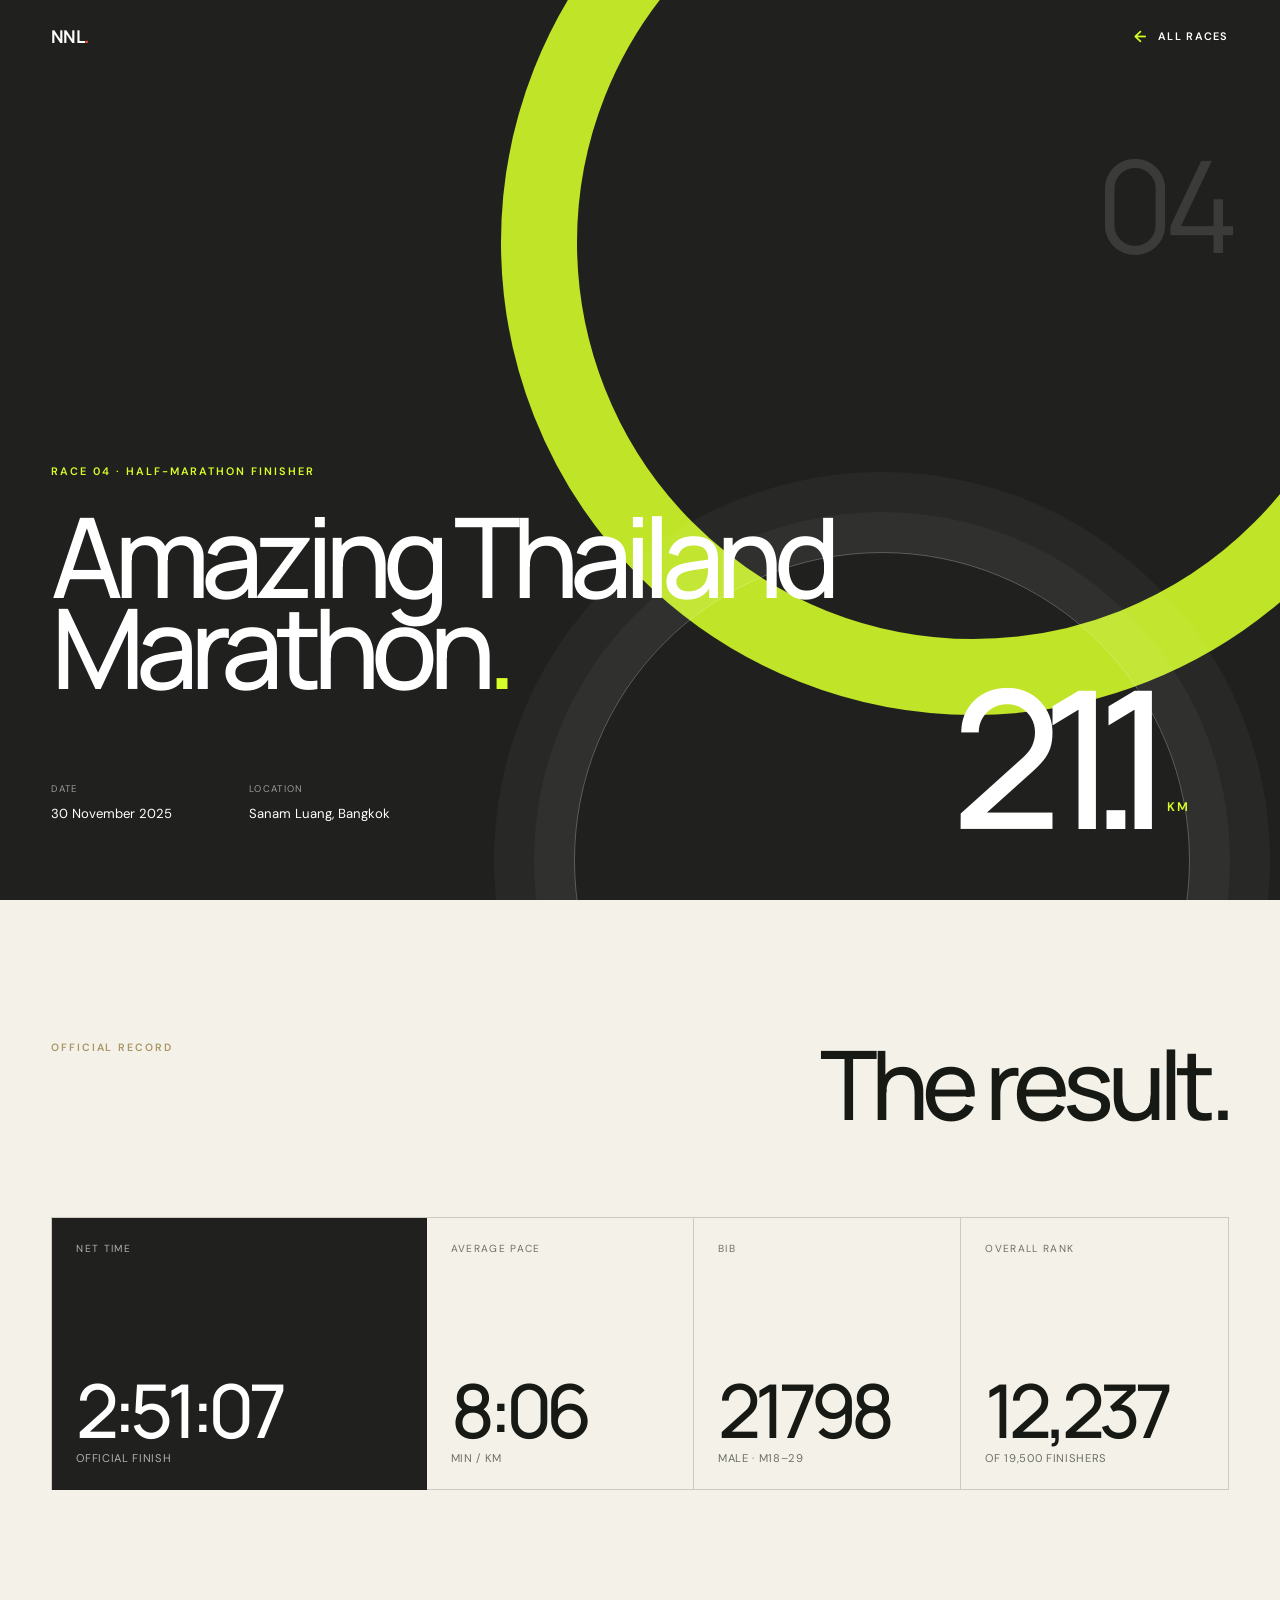
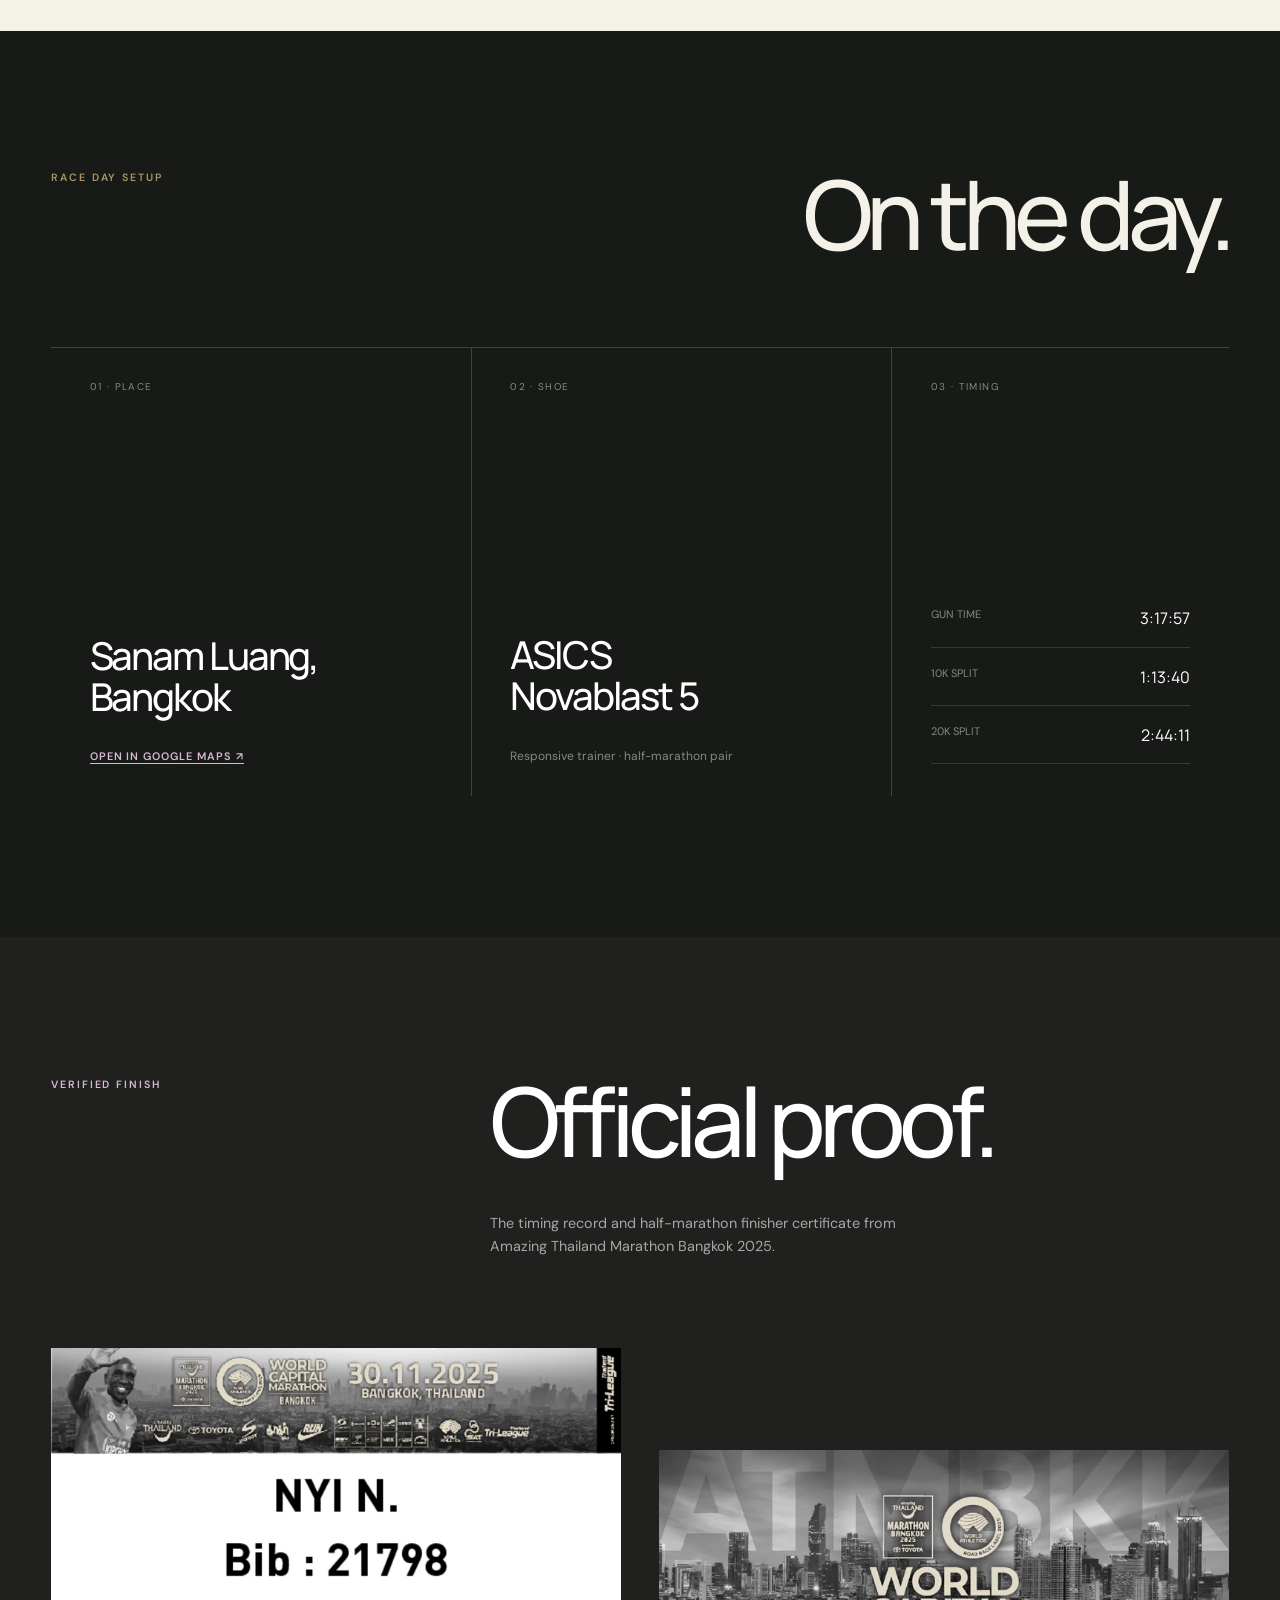
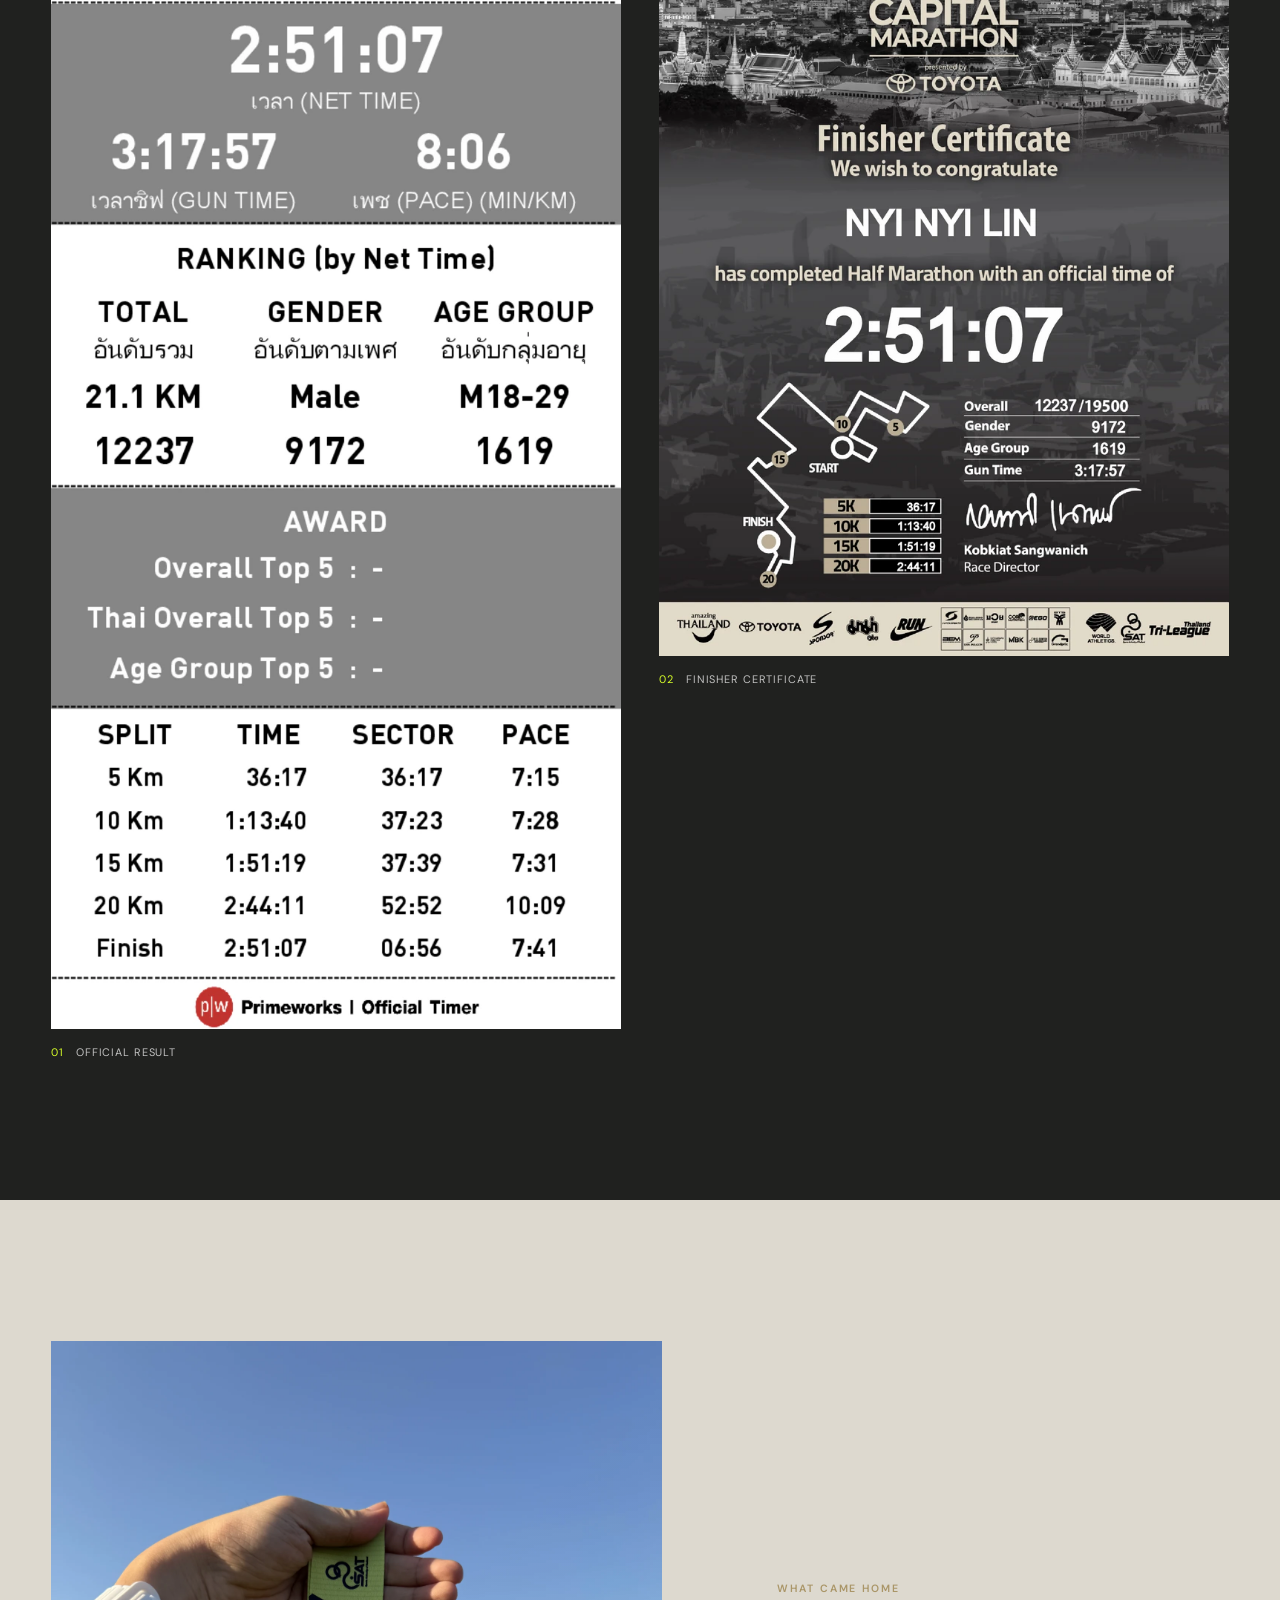
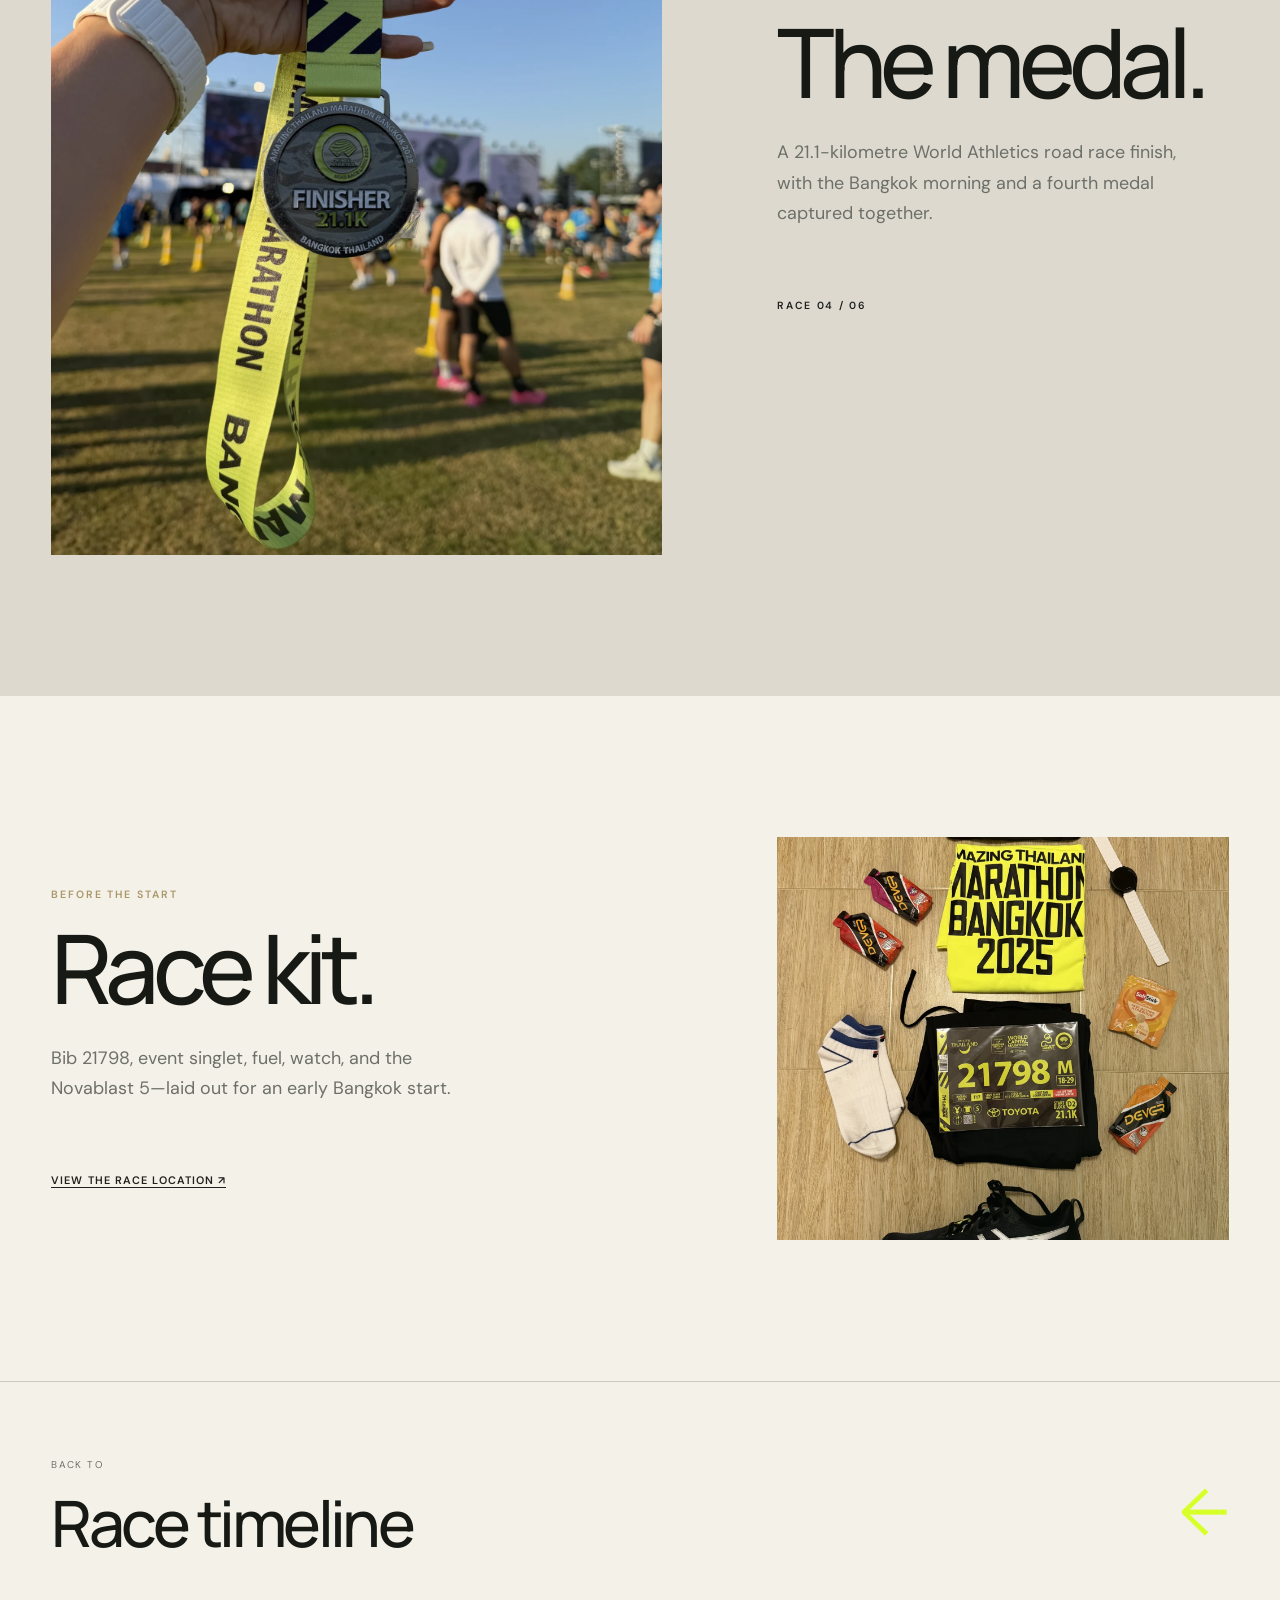
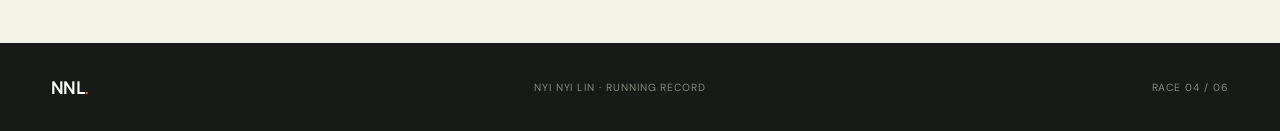
==== commit 061b5df2: "Add race detail page for the pattaya marathon" ====
--- a/races/amazing-thailand-marathon/index.html
+++ b/races/amazing-thailand-marathon/index.html
@@ -113,7 +113,7 @@
         <p class="detail-kicker">What came home</p>
         <h2 id="medal-story-title">The medal.</h2>
         <p>A 21.1-kilometre World Athletics road race finish, with the Bangkok morning and a fourth medal captured together.</p>
-        <span>Race 04 / 05</span>
+        <span>Race 04 / 06</span>
       </div>
     </section>
 
@@ -137,7 +137,7 @@
   <footer class="detail-footer">
     <a class="wordmark" href="../../index.html">NNL<span class="wordmark-dot">.</span></a>
     <p>Nyi Nyi Lin · Running record</p>
-    <p>Race 04 / 05</p>
+    <p>Race 04 / 06</p>
   </footer>
 </body>
 </html>
--- a/assets/css/styles.css
+++ b/assets/css/styles.css
@@ -52,7 +52,7 @@
 .medal-total strong { font-family:"Manrope",sans-serif; font-size:clamp(3.5rem,6vw,6rem); font-weight:500; letter-spacing:-.07em; line-height:.8; }
 .medal-total span { padding-left:1rem; color:var(--muted); font-size:.65rem; letter-spacing:.1em; line-height:1.45; text-transform:uppercase; border-left:1px solid var(--line); }
 .medal-visual { position:relative; display:grid; place-items:center; min-height:clamp(36rem,70vw,54rem); }
-.medal-visual img { position:relative; z-index:1; display:block; width:min(72%,25rem); max-height:49rem; object-fit:contain; filter:drop-shadow(0 2rem 2rem rgba(22,25,20,.2)); }
+.medal-visual img { position:relative; z-index:1; display:block; width:min(90%,30rem); max-height:49rem; object-fit:contain; filter:drop-shadow(0 2rem 2rem rgba(22,25,20,.2)); }
 .medal-ring { position:absolute; width:min(72%,34rem); aspect-ratio:1; border:1px solid rgba(255,84,46,.5); border-radius:50%; }
 .medal-ring::before,.medal-ring::after { content:""; position:absolute; inset:12%; border:1px solid rgba(22,25,20,.12); border-radius:50%; }
 .medal-ring::after { inset:28%; background:var(--accent); border:0; opacity:.12; }
@@ -87,7 +87,7 @@
 .goals-section { display:grid; grid-template-columns:minmax(15rem,.62fr) 1.38fr; gap:clamp(3rem,8vw,9rem); background:var(--paper); }
 .goals-intro h2 { margin:0; font-family:"Manrope",sans-serif; font-size:clamp(3.2rem,6.2vw,6.4rem); font-weight:500; letter-spacing:-.065em; line-height:.94; }
 .goals-intro>p:last-child { max-width:20rem; margin:2rem 0 0; color:var(--muted); font-size:.9rem; line-height:1.6; }
-.goal-list { display:grid; grid-template-columns:repeat(2,minmax(0,1fr)); gap:1rem; }
+.goal-list { display:grid; grid-template-columns:1fr; gap:1rem; }
 .goal-card { display:flex; flex-direction:column; min-height:35rem; padding:clamp(1.35rem,2.5vw,2.25rem); background:#e5e2d8; border:1px solid var(--line); }
 .goal-card--marathon { color:var(--paper); background:var(--accent); border-color:var(--accent); }
 .goal-topline { display:flex; align-items:center; justify-content:space-between; font-size:.64rem; font-weight:600; letter-spacing:.13em; text-transform:uppercase; }
@@ -143,6 +143,57 @@
 .motion-caption span { color:var(--accent); font-size:.6rem; }
 .motion-caption h3 { margin:0; font-family:"Manrope",sans-serif; font-size:clamp(.9rem,1.3vw,1.1rem); font-weight:500; }
 .motion-caption p { flex:none; margin:.15rem 0 0; color:#777a72; font-size:.62rem; letter-spacing:.06em; text-transform:uppercase; }
+.shoes-section { background:#e5e2d8; }
+.shoes-heading { display:flex; align-items:flex-end; justify-content:space-between; gap:3rem; margin-bottom:clamp(3rem,7vw,6rem); }
+.shoes-heading h2 { margin:0; font-family:"Manrope",sans-serif; font-size:clamp(3.2rem,7.5vw,7.5rem); font-weight:500; letter-spacing:-.07em; line-height:.9; }
+.shoes-intro { max-width:25rem; margin-bottom:.35rem; }
+.shoes-intro>p:first-child { margin:0; color:var(--muted); font-size:.9rem; line-height:1.65; }
+.shoes-intro .record-updated { margin-top:1.5rem; }
+.shoe-grid { display:grid; grid-template-columns:repeat(3,minmax(0,1fr)); border-top:1px solid var(--line); border-bottom:1px solid var(--line); }
+.shoe-card { display:flex; flex-direction:column; min-width:0; padding:clamp(1rem,2vw,1.75rem); border-right:1px solid var(--line); }
+.shoe-card:last-child { border-right:0; }
+.shoe-image { position:relative; display:grid; place-items:center; aspect-ratio:4/3; overflow:hidden; background:#fff; }
+.shoe-image img { display:block; width:100%; height:100%; object-fit:contain; transition:transform 500ms cubic-bezier(.2,.7,.2,1); }
+.shoe-card:hover .shoe-image img { transform:scale(1.025); }
+.shoe-index { position:absolute; z-index:1; top:1rem; left:1rem; color:var(--accent); font-size:.62rem; font-weight:600; letter-spacing:.12em; }
+.shoe-copy { display:flex; flex:1; flex-direction:column; padding-top:1.5rem; }
+.shoe-topline { display:flex; align-items:center; justify-content:space-between; gap:1rem; }
+.shoe-brand,.shoe-status { margin:0; font-size:.62rem; font-weight:600; letter-spacing:.13em; text-transform:uppercase; }
+.shoe-status { color:var(--muted); }
+.shoe-status--active { display:flex; align-items:center; gap:.45rem; color:var(--ink); }
+.shoe-status--active span { width:.42rem; height:.42rem; background:var(--accent); border-radius:50%; }
+.shoe-copy h3 { min-height:2.35em; margin:1.25rem 0 .45rem; font-family:"Manrope",sans-serif; font-size:clamp(1.5rem,2.3vw,2.35rem); font-weight:500; letter-spacing:-.055em; line-height:1.05; }
+.shoe-role { margin:0; color:var(--muted); font-size:.76rem; }
+.shoe-distance { display:flex; align-items:center; gap:.9rem; margin:clamp(2.5rem,4vw,4rem) 0; }
+.shoe-distance strong { font-family:"Manrope",sans-serif; font-size:clamp(3.5rem,5.2vw,5.8rem); font-weight:500; letter-spacing:-.08em; line-height:.8; }
+.shoe-distance span { padding-left:.9rem; color:var(--muted); font-size:.61rem; letter-spacing:.09em; line-height:1.45; text-transform:uppercase; border-left:1px solid var(--line); }
+.shoe-races { margin-top:auto; padding-top:1.25rem; border-top:1px solid var(--line); }
+.shoe-races>p { margin:0 0 .65rem; color:var(--accent); font-size:.6rem; font-weight:600; letter-spacing:.12em; text-transform:uppercase; }
+.shoe-races ul { margin:0; padding:0; list-style:none; }
+.shoe-races li+li { border-top:1px solid var(--line); }
+.shoe-races a { display:flex; align-items:center; justify-content:space-between; gap:1rem; padding:.72rem 0; font-size:.72rem; font-weight:600; text-decoration:none; }
+.shoe-races a::after { content:"\203A"; color:var(--accent); font-size:1.2rem; font-weight:400; transition:transform 180ms ease; }
+.shoe-races a span { margin-left:auto; color:var(--muted); font-size:.6rem; font-weight:500; letter-spacing:.06em; text-transform:uppercase; }
+.shoe-races a:hover,.shoe-races a:focus-visible { color:var(--accent); }
+.shoe-races a:hover::after,.shoe-races a:focus-visible::after { transform:translateX(.2rem); }
+.shoe-races a:focus-visible { outline:2px solid var(--accent); outline-offset:4px; }
+.shoe-races--empty { padding-bottom:.72rem; }
+.shoe-races--empty>p { margin-bottom:.75rem; }
+.shoe-races--empty>span { color:var(--muted); font-size:.76rem; }
+.strava-section { position:relative; display:grid; grid-template-columns:1fr minmax(18rem,.72fr); gap:clamp(3rem,10vw,11rem); align-items:center; overflow:hidden; color:#fff; background:#fc4c02; }
+.strava-copy { position:relative; z-index:1; }
+.strava-kicker { margin:0 0 1.5rem; font-size:.68rem; font-weight:600; letter-spacing:.2em; text-transform:uppercase; }
+.strava-copy h2 { margin:0; font-family:"Manrope",sans-serif; font-size:clamp(3.7rem,8vw,8.2rem); font-weight:500; letter-spacing:-.075em; line-height:.88; }
+.strava-copy h2 span { color:var(--ink); }
+.strava-copy>p:not(.strava-kicker) { max-width:30rem; margin:2rem 0 2.5rem; color:rgba(255,255,255,.82); font-size:clamp(.92rem,1.25vw,1.08rem); line-height:1.7; }
+.strava-button { display:inline-flex; align-items:center; justify-content:space-between; gap:2.5rem; min-width:min(100%,17rem); padding:1.1rem 1.25rem; color:var(--ink); background:#fff; font-size:.68rem; font-weight:600; letter-spacing:.11em; text-decoration:none; text-transform:uppercase; }
+.strava-button span { font-size:1rem; transition:transform 180ms ease; }
+.strava-button:hover span,.strava-button:focus-visible span { transform:translate(.18rem,-.18rem); }
+.strava-button:focus-visible,.strava-qr:focus-visible { outline:2px solid var(--ink); outline-offset:5px; }
+.strava-qr { position:relative; z-index:1; justify-self:end; display:block; width:min(100%,27rem); padding:clamp(.75rem,1.5vw,1.25rem); color:var(--ink); background:#fff; text-decoration:none; box-shadow:1.5rem 1.5rem 0 rgba(22,25,20,.16); }
+.strava-qr img { display:block; width:100%; height:auto; }
+.strava-qr>span { display:block; padding:.9rem .25rem .15rem; font-size:.64rem; font-weight:600; letter-spacing:.14em; text-align:center; text-transform:uppercase; }
+.strava-word { position:absolute; right:-.04em; bottom:-.23em; margin:0; color:rgba(255,255,255,.1); font-family:"Manrope",sans-serif; font-size:clamp(7rem,20vw,20rem); font-weight:700; letter-spacing:-.09em; line-height:1; }
 .site-footer { display:flex; align-items:center; justify-content:space-between; padding:2rem var(--page-pad); color:var(--paper); background:var(--ink); border-top:1px solid rgba(242,240,233,.14); }
 .site-footer p { margin:0; color:#777a72; font-size:.68rem; letter-spacing:.08em; text-transform:uppercase; }
 .reveal { opacity:0; transform:translateY(1.5rem); transition:opacity 650ms ease,transform 650ms cubic-bezier(.2,.7,.2,1); }
@@ -156,12 +207,12 @@
   .hero h1 { font-size:clamp(4.6rem,24vw,7.2rem); line-height:.78; }
   .hero-intro { font-size:.78rem; }
   .hero-count { display:none; }
-  .summary,.medal-section,.timeline-section,.goals-section,.motion-section { grid-template-columns:1fr; }
+  .summary,.medal-section,.timeline-section,.goals-section,.motion-section,.strava-section { grid-template-columns:1fr; }
   .summary { gap:3.75rem; }
   .stat { min-height:13rem; padding-top:1.5rem; }
   .summary-note { grid-column:1; margin-top:-1.5rem; }
   .medal-visual { min-height:36rem; margin-top:-2rem; }
-  .medal-visual img { width:min(70vw,20rem); }
+  .medal-visual img { width:min(110vw,30rem); max-width:none; }
   .timeline-heading { position:static; }
   .race-toggle { grid-template-columns:4rem 1fr auto 1rem; gap:.75rem; padding:1.4rem 0; }
   .race-date strong { font-size:1.45rem; }
@@ -174,6 +225,14 @@
   .goal-card { min-height:30rem; }
   .moments-heading { align-items:flex-start; flex-direction:column; }
   .motion-heading { position:static; }
+  .shoes-heading { align-items:flex-start; flex-direction:column; }
+  .shoe-grid { grid-template-columns:1fr; }
+  .shoe-card,.shoe-card:first-child,.shoe-card:last-child { display:grid; grid-template-columns:minmax(10rem,.85fr) 1.15fr; gap:clamp(1.5rem,5vw,3rem); padding:1.5rem 0; border-right:0; border-bottom:1px solid var(--line); }
+  .shoe-card:last-child { border-bottom:0; }
+  .shoe-copy { padding-top:.25rem; }
+  .shoe-copy h3 { min-height:0; }
+  .shoe-distance { margin:2.5rem 0; }
+  .strava-qr { justify-self:start; width:min(78vw,24rem); }
   .site-footer p:nth-of-type(1) { display:none; }
 }
 
@@ -194,6 +253,8 @@
   .moment--portrait .moment-photo { aspect-ratio:3/4; }
   .motion-grid { grid-template-columns:1fr; }
   .motion-card:nth-child(2) { margin-top:2rem; }
+  .shoe-card,.shoe-card:first-child,.shoe-card:last-child { display:flex; gap:0; padding:1.5rem 0 2rem; }
+  .shoe-copy { padding-top:1.25rem; }
 }
 
 @media (prefers-reduced-motion:reduce) {
--- a/assets/css/race-detail.css
+++ b/assets/css/race-detail.css
@@ -26,6 +26,12 @@
   --race-green-light:#ff6b24;
   --race-purple:#ffe51b;
 }
+.race-page--pattaya {
+  --race-green:#102a4d;
+  --race-green-light:#ab342f;
+  --race-purple:#e8d5ba;
+}
+.race-page a:focus-visible { outline:2px solid currentColor; outline-offset:4px; }
 .race-nav { position:absolute; z-index:3; top:0; left:0; display:flex; align-items:center; justify-content:space-between; width:100%; padding:1.5rem var(--page-pad); color:#fff; }
 .back-link { display:flex; align-items:center; gap:.65rem; font-size:.68rem; font-weight:600; letter-spacing:.12em; text-decoration:none; text-transform:uppercase; }
 .back-link span { color:#d8b8d5; font-size:1rem; transition:transform 180ms ease; }
@@ -49,7 +55,8 @@
 .race-page--lazada .hero-distance span,.race-page--lazada .race-eyebrow,.race-page--lazada .back-link span,.race-page--lazada .proof-grid figcaption span,
 .race-page--atm .hero-distance span,.race-page--atm .race-eyebrow,.race-page--atm .back-link span,.race-page--atm .proof-grid figcaption span,
 .race-page--nurses .hero-distance span,.race-page--nurses .race-eyebrow,.race-page--nurses .back-link span,.race-page--nurses .proof-grid figcaption span,
-.race-page--park .race-hero h1 span,.race-page--lazada .race-hero h1 span,.race-page--atm .race-hero h1 span,.race-page--nurses .race-hero h1 span { color:var(--race-purple); }
+.race-page--pattaya .hero-distance span,.race-page--pattaya .race-eyebrow,.race-page--pattaya .back-link span,.race-page--pattaya .proof-grid figcaption span,
+.race-page--park .race-hero h1 span,.race-page--lazada .race-hero h1 span,.race-page--atm .race-hero h1 span,.race-page--nurses .race-hero h1 span,.race-page--pattaya .race-hero h1 span { color:var(--race-purple); }
 .hero-distance--decimal strong { font-size:clamp(6.5rem,15vw,14rem); }
 .hero-mark { position:absolute; top:13%; right:var(--page-pad); margin:0; color:rgba(255,255,255,.12); font-family:"Manrope",sans-serif; font-size:clamp(5rem,10vw,9rem); letter-spacing:-.08em; }
 
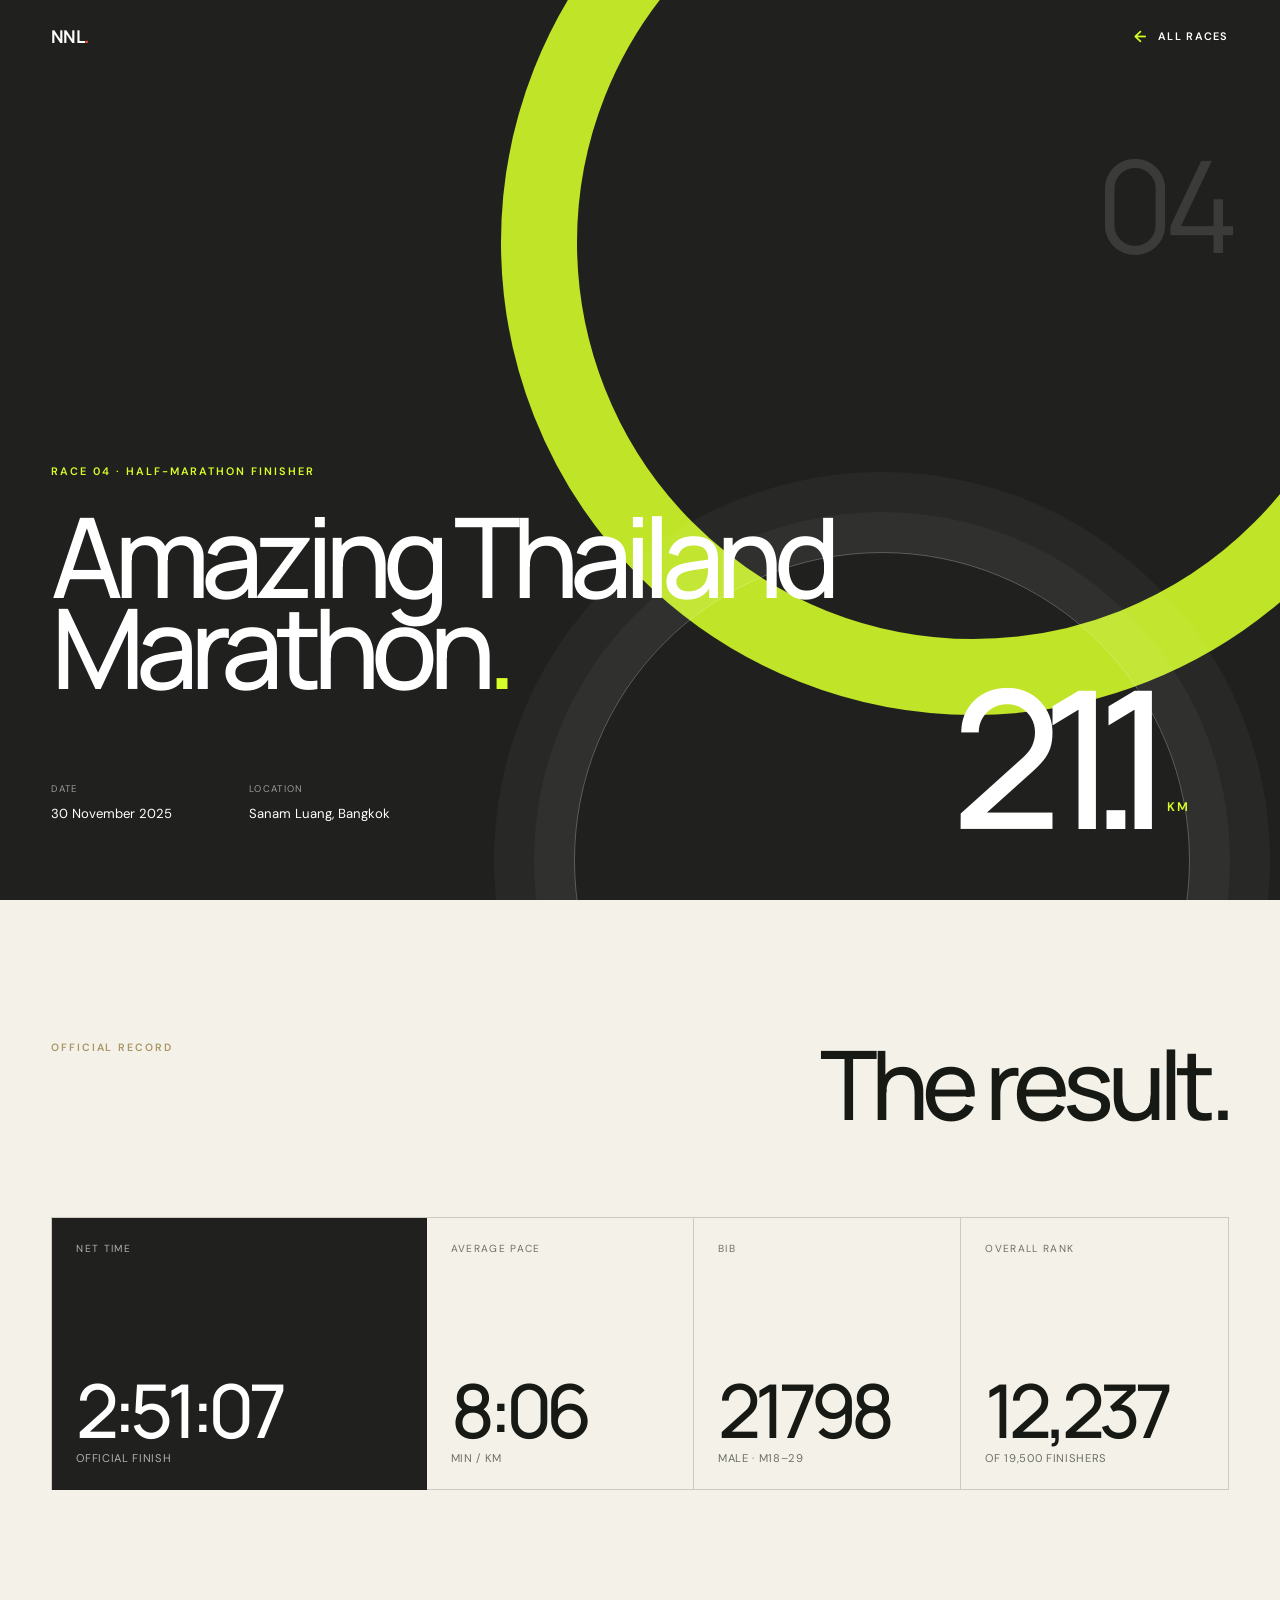
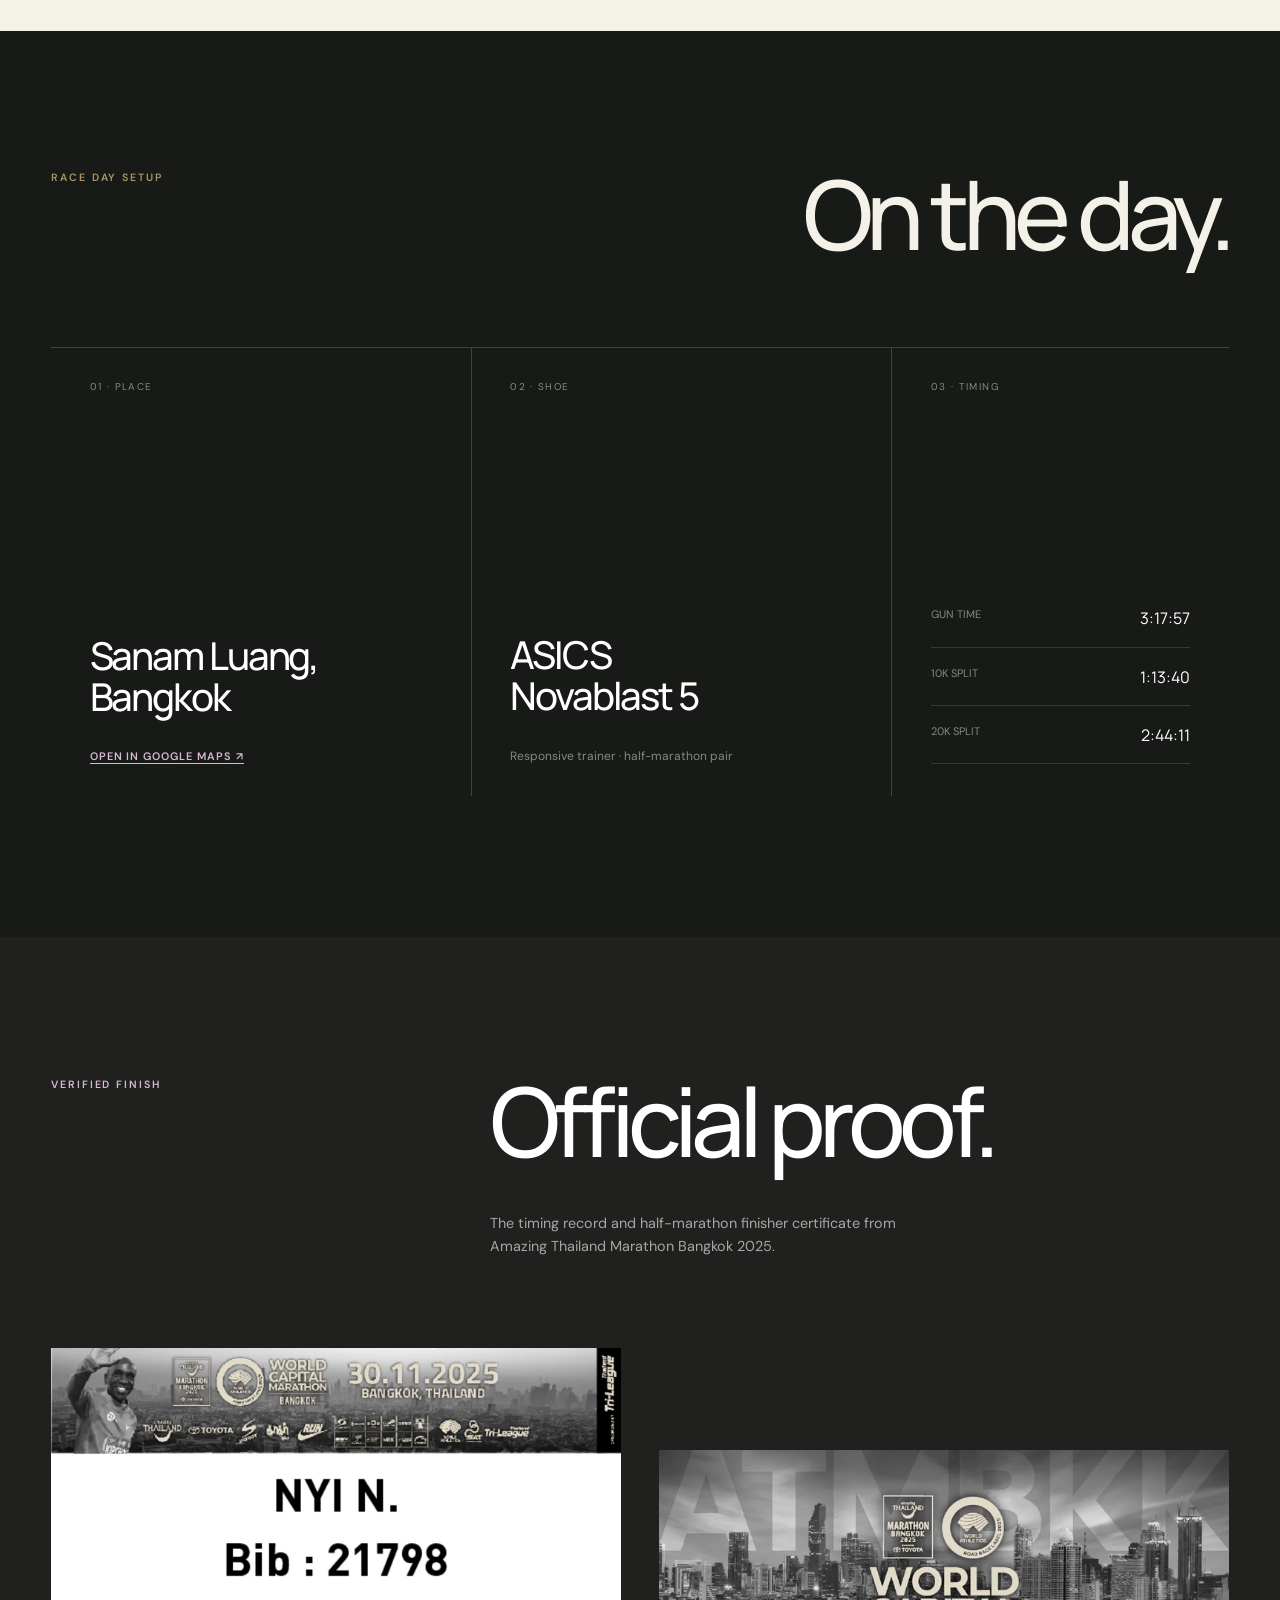
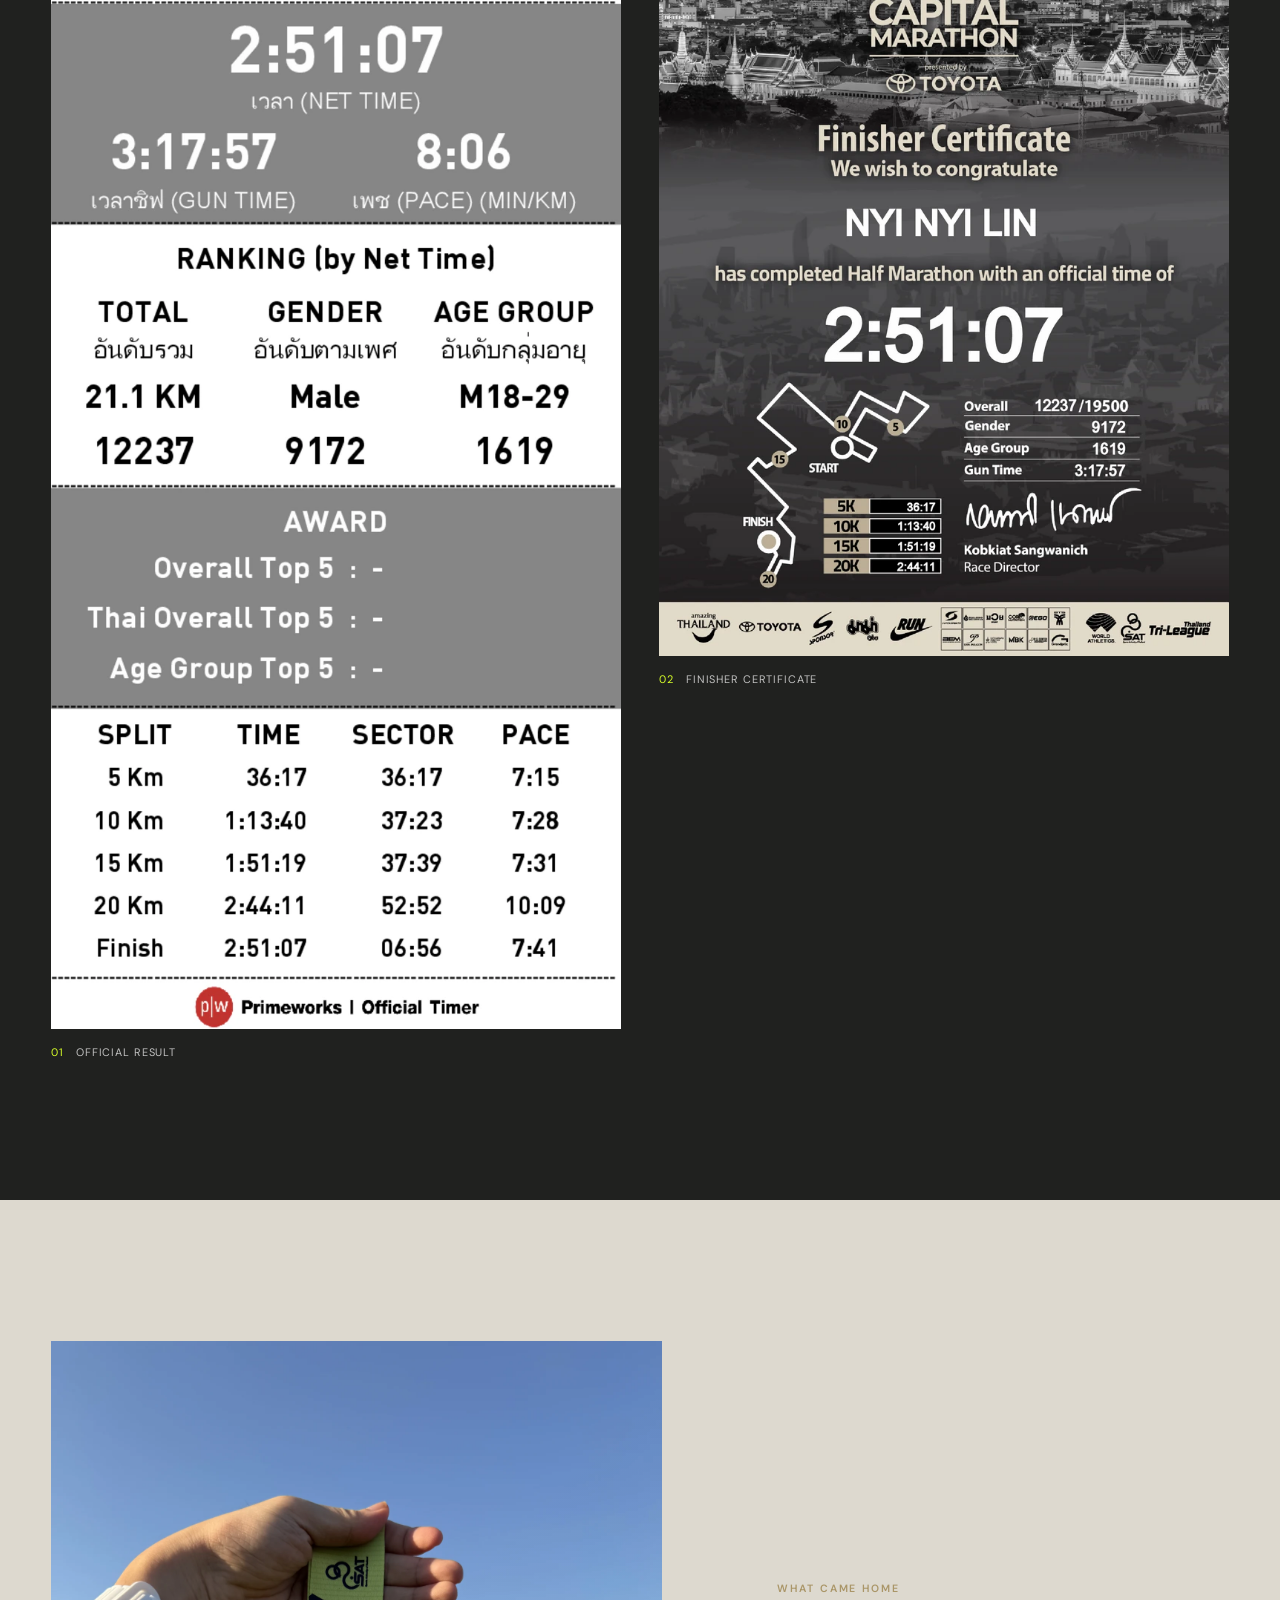
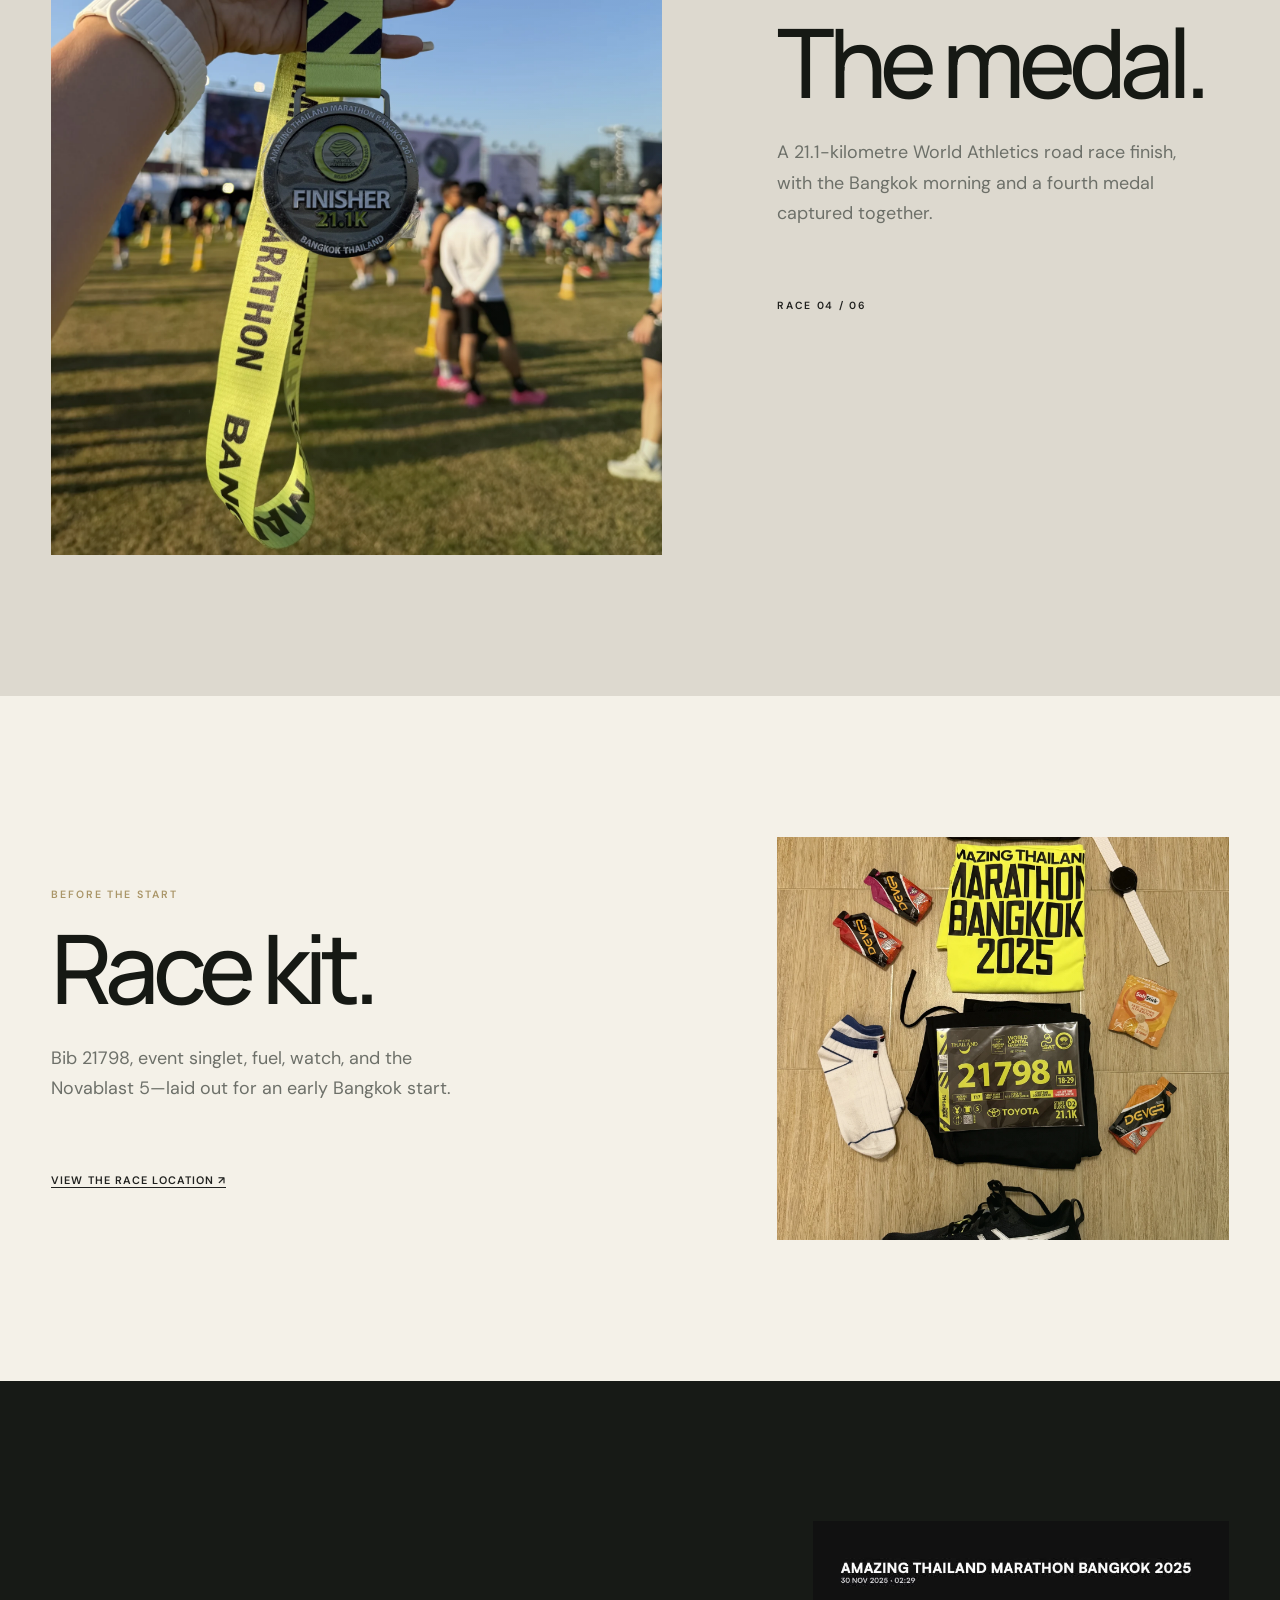
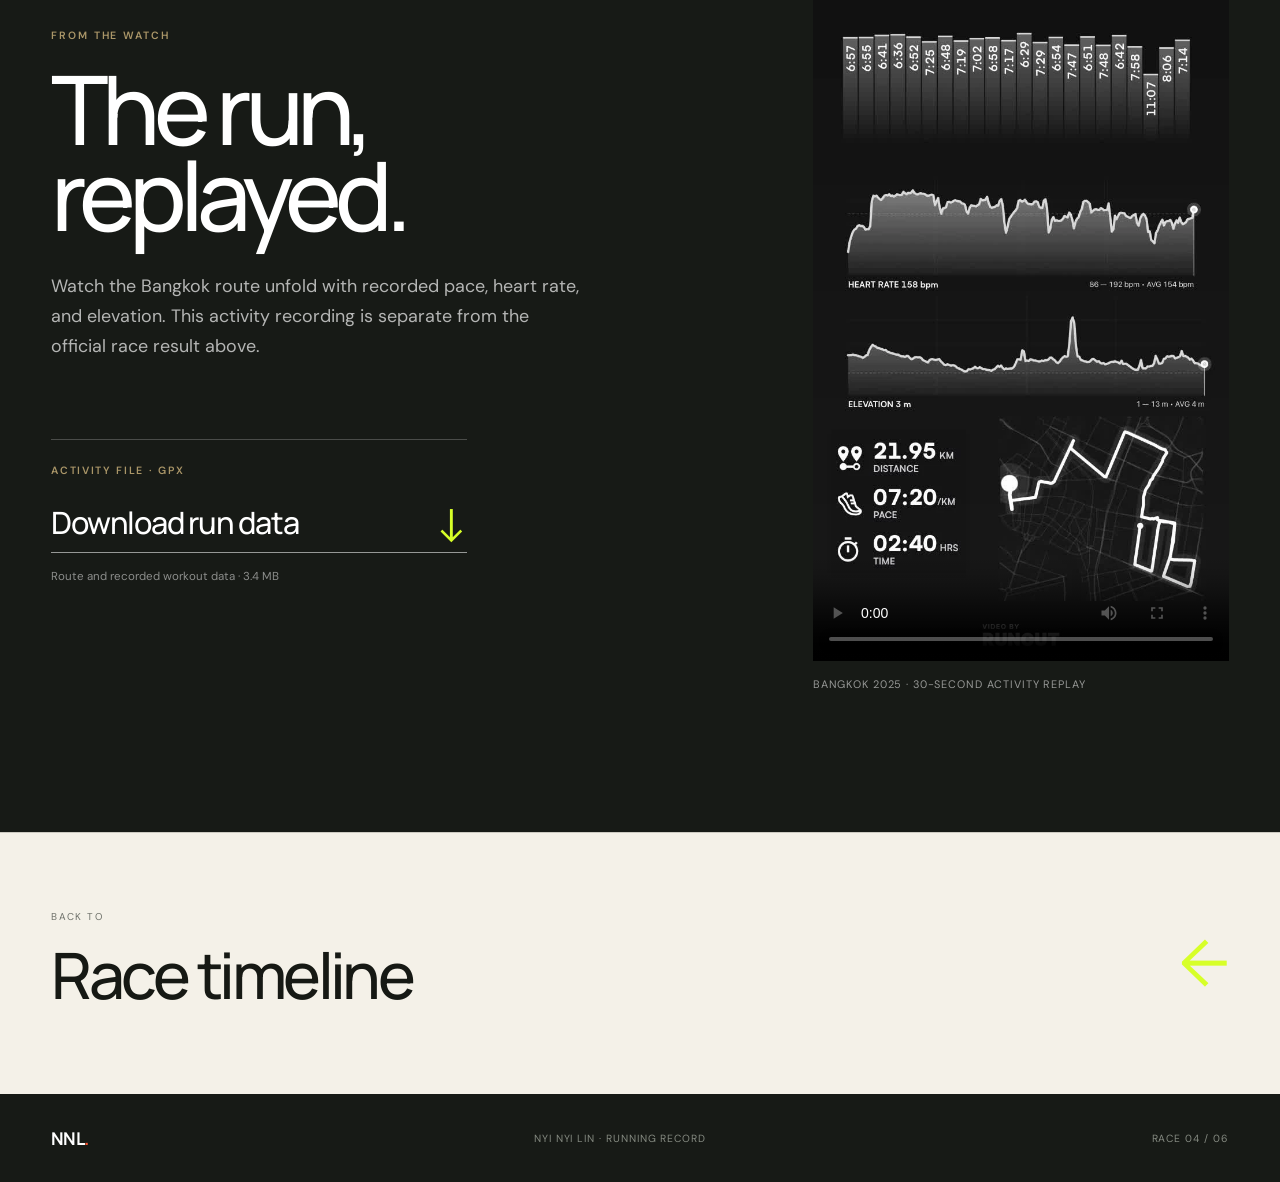
==== commit ce5ae5ea: "Add running status vidoe and gpx data" ====
--- a/races/amazing-thailand-marathon/index.html
+++ b/races/amazing-thailand-marathon/index.html
@@ -129,6 +129,26 @@
       </div>
     </section>
 
+    <section class="run-replay detail-section" aria-labelledby="run-replay-title">
+      <div class="run-replay-copy">
+        <p class="detail-kicker">From the watch</p>
+        <h2 id="run-replay-title">The run,<br>replayed.</h2>
+        <p>Watch the Bangkok route unfold with recorded pace, heart rate, and elevation. This activity recording is separate from the official race result above.</p>
+        <div class="run-replay-download">
+          <span>Activity file · GPX</span>
+          <a href="../../assets/gpx/amazing-thailand-marathon-bangkok-2025.gpx" download="amazing-thailand-marathon-bangkok-2025.gpx">Download run data <span aria-hidden="true">↓</span></a>
+          <small>Route and recorded workout data · 3.4 MB</small>
+        </div>
+      </div>
+      <figure class="run-replay-media">
+        <video controls playsinline preload="metadata" poster="../../assets/images/video-posters/amazing-thailand-marathon-bangkok-2025-replay.webp" aria-label="Amazing Thailand Marathon Bangkok 2025 activity replay showing route, pace, heart rate, and elevation">
+          <source src="../../assets/videos/amazing-thailand-marathon-bangkok-2025-replay.mp4" type="video/mp4">
+          Your browser does not support this video.
+        </video>
+        <figcaption>Bangkok 2025 · 30-second activity replay</figcaption>
+      </figure>
+    </section>
+
     <nav class="race-end-nav" aria-label="Race navigation">
       <a href="../../index.html#timeline"><span>Back to</span><strong>Race timeline</strong><b aria-hidden="true">←</b></a>
     </nav>
--- a/assets/css/race-detail.css
+++ b/assets/css/race-detail.css
@@ -123,6 +123,19 @@
 .course-map img { display:block; width:100%; height:auto; border:1px solid var(--line); }
 .course-map figcaption { color:var(--muted); }
 
+.run-replay { display:grid; grid-template-columns:minmax(0,1fr) minmax(18rem,26rem); gap:clamp(3rem,9vw,10rem); align-items:center; color:#fff; background:#171a16; }
+.run-replay-copy h2 { margin:1.5rem 0 2rem; font-family:"Manrope",sans-serif; font-size:clamp(3.5rem,7.5vw,7.5rem); font-weight:500; letter-spacing:-.07em; line-height:.9; }
+.run-replay-copy>p:not(.detail-kicker) { max-width:33rem; margin:0; color:rgba(255,255,255,.68); font-size:clamp(.95rem,1.4vw,1.15rem); line-height:1.7; }
+.run-replay-download { display:flex; flex-direction:column; align-items:flex-start; gap:1rem; max-width:26rem; margin-top:clamp(3rem,6vw,6rem); padding-top:1.5rem; border-top:1px solid rgba(255,255,255,.22); }
+.run-replay-download>span { color:var(--race-green-light); font-size:.66rem; font-weight:600; letter-spacing:.16em; text-transform:uppercase; }
+.run-replay-download a { display:flex; align-items:center; justify-content:space-between; gap:2rem; width:100%; padding:.4rem 0; color:#fff; font-family:"Manrope",sans-serif; font-size:clamp(1.35rem,2.4vw,2rem); font-weight:500; letter-spacing:-.04em; text-decoration:none; border-bottom:1px solid rgba(255,255,255,.55); }
+.run-replay-download a span { color:var(--race-purple); font-size:1.5em; font-weight:400; line-height:1; }
+.run-replay-download a:hover,.run-replay-download a:focus-visible { border-color:var(--race-purple); }
+.run-replay-download small { color:rgba(255,255,255,.5); font-size:.72rem; }
+.run-replay-media { width:100%; max-width:26rem; margin:0; justify-self:end; }
+.run-replay-media video { display:block; width:100%; height:auto; aspect-ratio:9/16; background:#000; }
+.run-replay-media figcaption { padding-top:1rem; color:rgba(255,255,255,.55); font-size:.68rem; letter-spacing:.08em; text-transform:uppercase; }
+
 .race-end-nav { border-top:1px solid var(--line); }
 .race-end-nav a { display:grid; grid-template-columns:1fr auto; align-items:center; padding:clamp(2.5rem,6vw,5rem) var(--page-pad); text-decoration:none; }
 .race-end-nav span { display:block; margin-bottom:.5rem; color:var(--muted); font-size:.62rem; letter-spacing:.14em; text-transform:uppercase; }
@@ -142,6 +155,8 @@
   .fact-card--compact dl div { flex-direction:column; }
   .course-section { grid-template-columns:1fr; }
   .course-copy { position:static; }
+  .run-replay { grid-template-columns:1fr; }
+  .run-replay-media { justify-self:start; }
 }
 
 @media (max-width:620px) {
